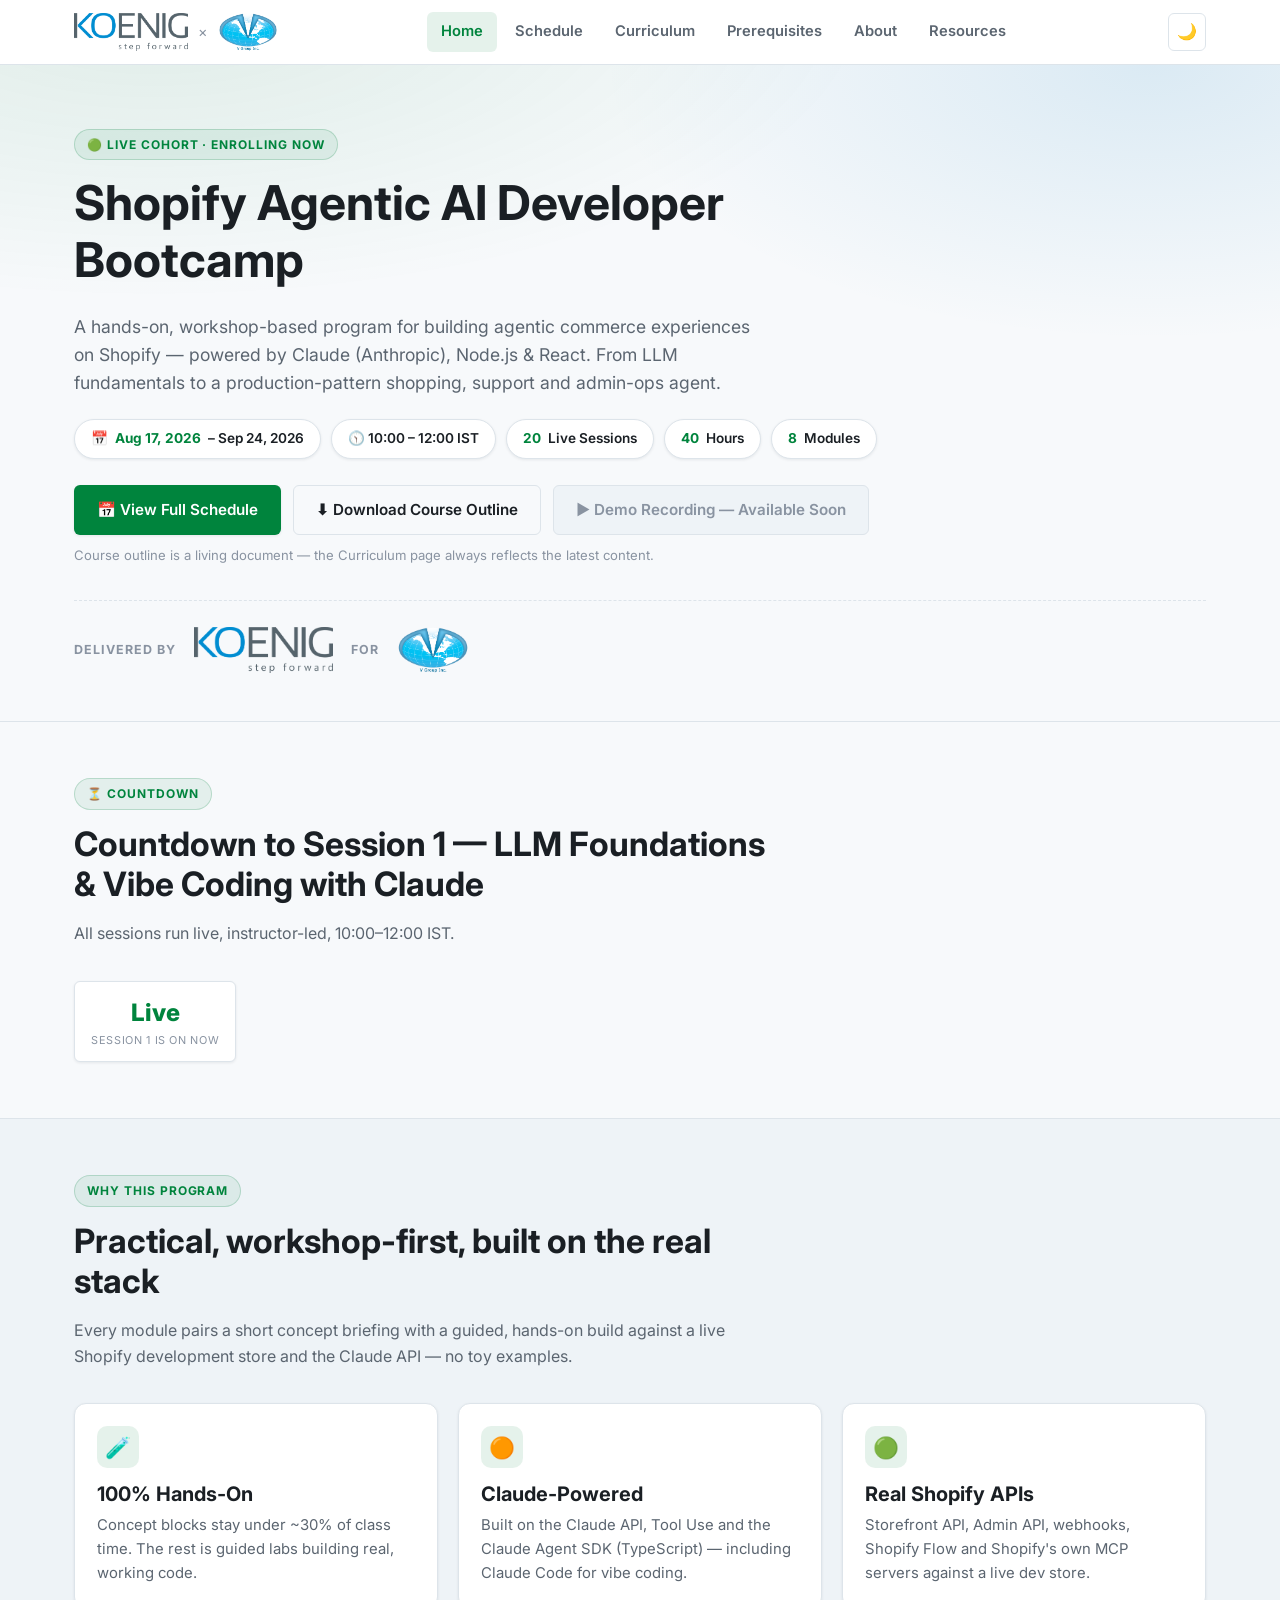
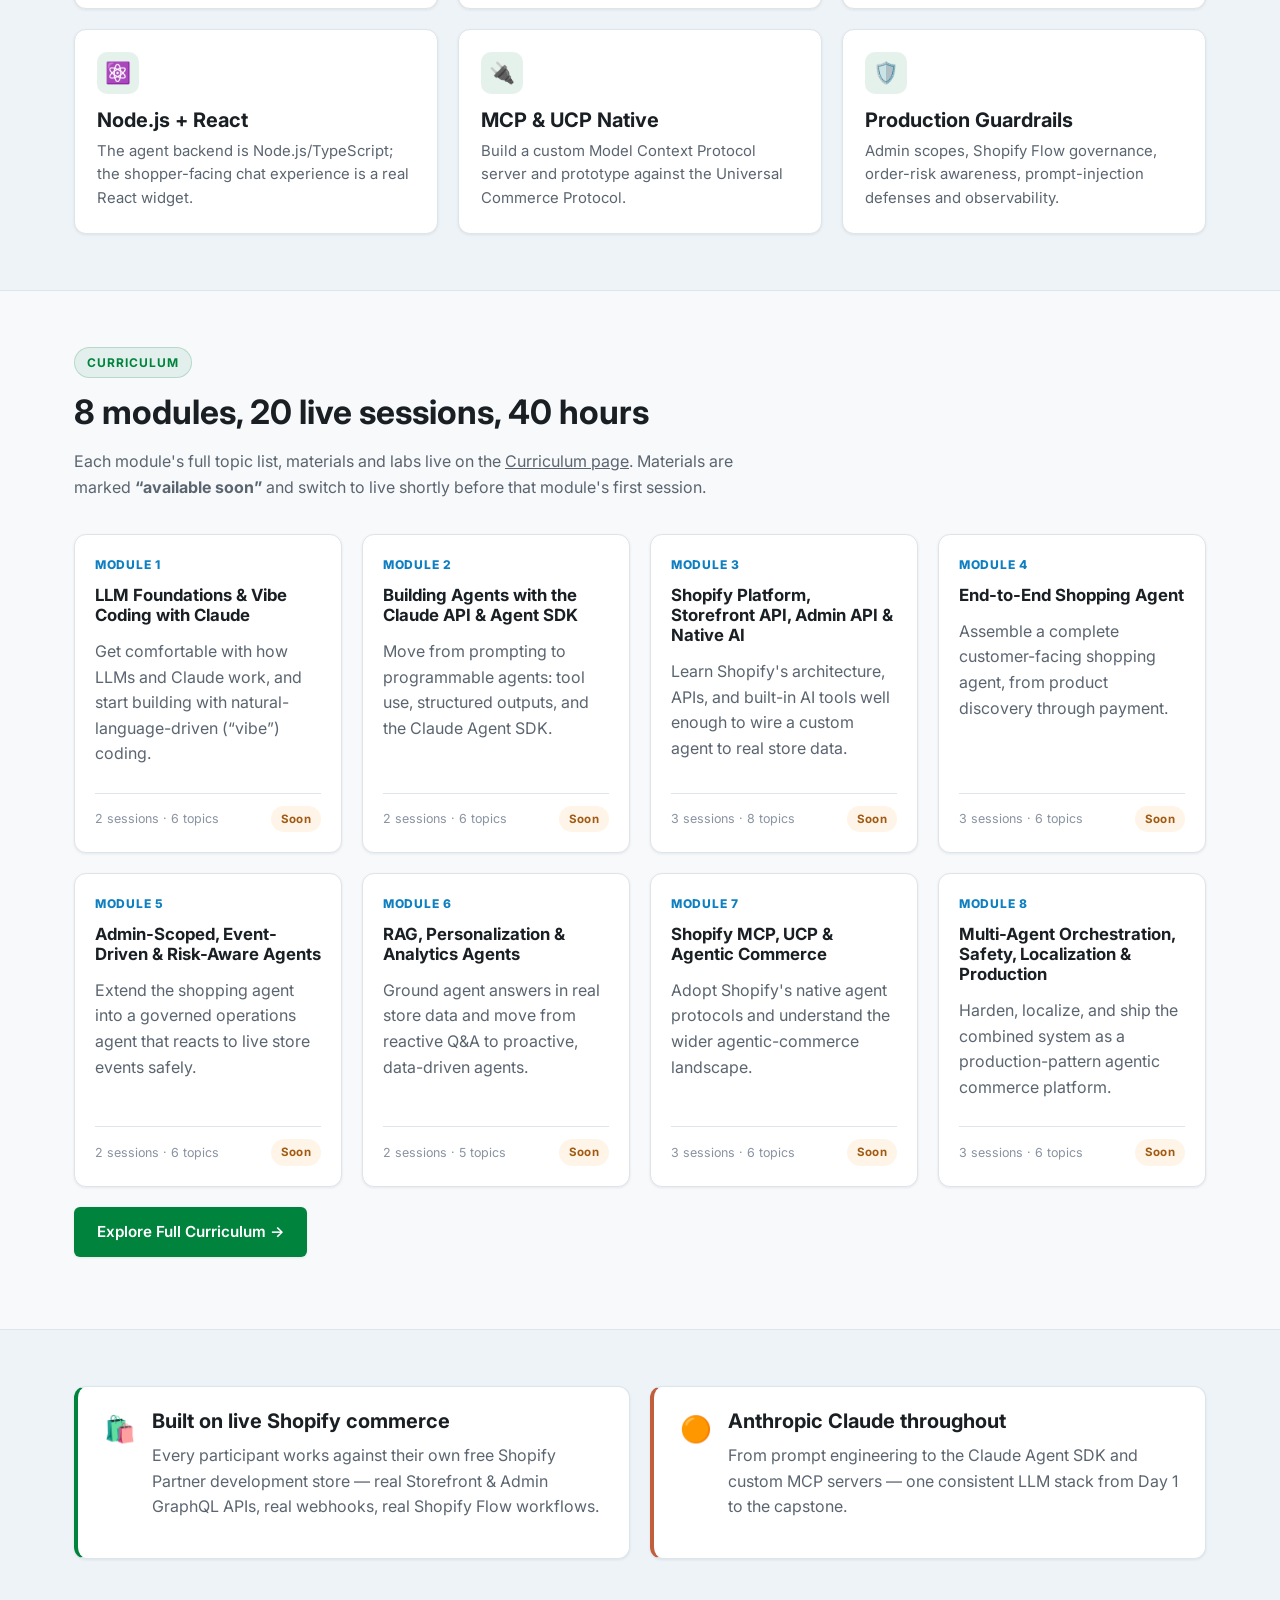
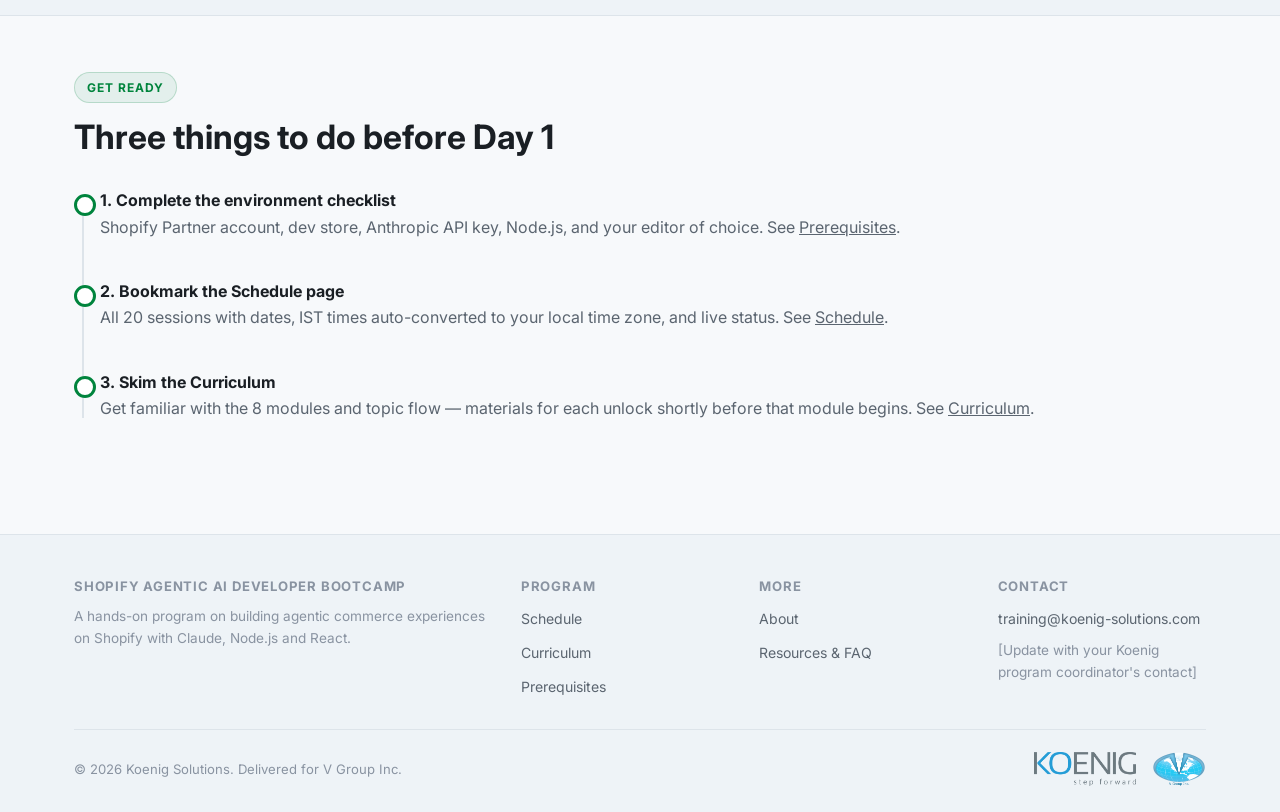
==== index.html @ 4ed03d2d "Initial site: Shopify Agentic AI Developer Bootcamp Static, no-build-step site for the 40-hour Koeni" ====
<!DOCTYPE html>
<html lang="en">
<head>
<meta charset="UTF-8">
<meta name="viewport" content="width=device-width, initial-scale=1.0">
<title>Shopify Agentic AI Developer Bootcamp | Koenig Solutions for V Group Inc.</title>
<meta name="description" content="A 40-hour, workshop-based bootcamp on building agentic commerce experiences on Shopify with Claude. Delivered by Koenig Solutions for V Group Inc.">
<link rel="icon" href="data:image/svg+xml,<svg xmlns=%22http://www.w3.org/2000/svg%22 viewBox=%220 0 100 100%22><text y=%22.9em%22 font-size=%2290%22>🛍️</text></svg>">
<link rel="preconnect" href="https://fonts.googleapis.com">
<link href="https://fonts.googleapis.com/css2?family=Inter:wght@400;500;600;700;800&display=swap" rel="stylesheet">
<link rel="stylesheet" href="assets/css/style.css">
</head>
<body>
<a class="skip-link" href="#main">Skip to content</a>

<!-- ============ HEADER ============ -->
<header class="site-header">
  <div class="nav-wrap">
    <a class="brand-lockup" href="index.html">
      <span class="logo-slot">
        <img src="assets/images/koenig-logo.png" alt="Koenig Solutions" data-fallback onerror="this.style.display='none';this.nextElementSibling.style.display='inline-block'">
        <span class="text-logo koenig">KOENIG<span> solutions</span></span>
      </span>
      <span class="brand-x">×</span>
      <span class="logo-slot">
        <img src="assets/images/vgroup-logo.png" alt="V Group Inc." data-fallback onerror="this.style.display='none';this.nextElementSibling.style.display='inline-block'">
        <span class="text-logo vgroup">V Group Inc.</span>
      </span>
      <span class="brand-title">Agentic AI Developer Bootcamp</span>
    </a>
    <nav>
      <ul class="nav-links" id="navLinks">
        <li><a href="index.html">Home</a></li>
        <li><a href="schedule.html">Schedule</a></li>
        <li><a href="curriculum.html">Curriculum</a></li>
        <li><a href="prerequisites.html">Prerequisites</a></li>
        <li><a href="about.html">About</a></li>
        <li><a href="resources.html">Resources</a></li>
      </ul>
    </nav>
    <div class="nav-actions">
      <button class="theme-toggle" id="themeToggle" aria-label="Toggle dark mode">🌙</button>
      <button class="nav-burger" id="navBurger" aria-label="Toggle menu" aria-expanded="false">☰</button>
    </div>
  </div>
</header>

<main id="main">

  <!-- ============ HERO ============ -->
  <section class="hero">
    <div class="hero-inner">
      <span class="eyebrow">🟢 Live Cohort · Enrolling Now</span>
      <h1>Shopify Agentic AI Developer Bootcamp</h1>
      <p class="hero-sub">A hands-on, workshop-based program for building agentic commerce experiences on Shopify — powered by Claude (Anthropic), Node.js &amp; React. From LLM fundamentals to a production-pattern shopping, support and admin-ops agent.</p>

      <div class="hero-meta" id="heroMeta"><!-- filled by main.js --></div>

      <div class="hero-ctas">
        <a class="btn btn-primary" href="schedule.html">📅 View Full Schedule</a>
        <a class="btn btn-outline" id="courseOutlineBtn" href="#" download>⬇ Download Course Outline</a>
        <a class="btn btn-disabled" id="demoRecordingBtn" href="#">▶ Demo Recording</a>
      </div>
      <p class="hero-note">Course outline is a living document — the Curriculum page always reflects the latest content.</p>

      <div class="delivered-strip">
        <span class="label">Delivered by</span>
        <div class="logos">
          <span class="logo-slot">
            <img src="assets/images/koenig-logo.png" alt="Koenig Solutions" data-fallback onerror="this.style.display='none';this.nextElementSibling.style.display='inline-block'">
            <span class="text-logo koenig">KOENIG<span> solutions</span></span>
          </span>
        </div>
        <span class="label">For</span>
        <div class="logos">
          <span class="logo-slot">
            <img src="assets/images/vgroup-logo.png" alt="V Group Inc." data-fallback onerror="this.style.display='none';this.nextElementSibling.style.display='inline-block'">
            <span class="text-logo vgroup">V Group Inc.</span>
          </span>
        </div>
      </div>
    </div>
  </section>

  <!-- ============ COUNTDOWN ============ -->
  <section class="section">
    <div class="container">
      <div class="section-head">
        <span class="eyebrow">⏳ Countdown</span>
        <h2 id="countdownLabel">Countdown to Kickoff</h2>
        <p>All sessions run live, instructor-led, 10:00–12:00 IST.</p>
      </div>
      <div class="countdown" id="countdown"><!-- filled by main.js --></div>
    </div>
  </section>

  <!-- ============ HIGHLIGHTS ============ -->
  <section class="section section-alt">
    <div class="container">
      <div class="section-head">
        <span class="eyebrow">Why this program</span>
        <h2>Practical, workshop-first, built on the real stack</h2>
        <p>Every module pairs a short concept briefing with a guided, hands-on build against a live Shopify development store and the Claude API — no toy examples.</p>
      </div>
      <div class="grid grid-3">
        <div class="card">
          <div class="icon">🧪</div>
          <h3>100% Hands-On</h3>
          <p>Concept blocks stay under ~30% of class time. The rest is guided labs building real, working code.</p>
        </div>
        <div class="card">
          <div class="icon">🟠</div>
          <h3>Claude-Powered</h3>
          <p>Built on the Claude API, Tool Use and the Claude Agent SDK (TypeScript) — including Claude Code for vibe coding.</p>
        </div>
        <div class="card">
          <div class="icon">🟢</div>
          <h3>Real Shopify APIs</h3>
          <p>Storefront API, Admin API, webhooks, Shopify Flow and Shopify's own MCP servers against a live dev store.</p>
        </div>
        <div class="card">
          <div class="icon">⚛️</div>
          <h3>Node.js + React</h3>
          <p>The agent backend is Node.js/TypeScript; the shopper-facing chat experience is a real React widget.</p>
        </div>
        <div class="card">
          <div class="icon">🔌</div>
          <h3>MCP &amp; UCP Native</h3>
          <p>Build a custom Model Context Protocol server and prototype against the Universal Commerce Protocol.</p>
        </div>
        <div class="card">
          <div class="icon">🛡️</div>
          <h3>Production Guardrails</h3>
          <p>Admin scopes, Shopify Flow governance, order-risk awareness, prompt-injection defenses and observability.</p>
        </div>
      </div>
    </div>
  </section>

  <!-- ============ CURRICULUM SNAPSHOT ============ -->
  <section class="section">
    <div class="container">
      <div class="section-head">
        <span class="eyebrow">Curriculum</span>
        <h2>8 modules, 20 live sessions, 40 hours</h2>
        <p>Each module's full topic list, materials and labs live on the <a href="curriculum.html">Curriculum page</a>. Materials are marked <strong>“available soon”</strong> and switch to live shortly before that module's first session.</p>
      </div>
      <div class="grid grid-4" id="moduleSnapshot"><!-- filled by main.js --></div>
      <p style="margin-top:20px"><a class="btn btn-primary" href="curriculum.html">Explore Full Curriculum →</a></p>
    </div>
  </section>

  <!-- ============ TECH STACK / CALLOUT ============ -->
  <section class="section section-alt">
    <div class="container">
      <div class="grid grid-2">
        <div class="callout callout-shopify">
          <span class="emoji">🛍️</span>
          <div>
            <h3>Built on live Shopify commerce</h3>
            <p>Every participant works against their own free Shopify Partner development store — real Storefront &amp; Admin GraphQL APIs, real webhooks, real Shopify Flow workflows.</p>
          </div>
        </div>
        <div class="callout callout-claude">
          <span class="emoji">🟠</span>
          <div>
            <h3>Anthropic Claude throughout</h3>
            <p>From prompt engineering to the Claude Agent SDK and custom MCP servers — one consistent LLM stack from Day 1 to the capstone.</p>
          </div>
        </div>
      </div>
    </div>
  </section>

  <!-- ============ NEXT STEPS ============ -->
  <section class="section">
    <div class="container">
      <div class="section-head">
        <span class="eyebrow">Get Ready</span>
        <h2>Three things to do before Day 1</h2>
      </div>
      <div class="timeline">
        <div class="timeline-step">
          <h4>1. Complete the environment checklist</h4>
          <p>Shopify Partner account, dev store, Anthropic API key, Node.js, and your editor of choice. See <a href="prerequisites.html">Prerequisites</a>.</p>
        </div>
        <div class="timeline-step">
          <h4>2. Bookmark the Schedule page</h4>
          <p>All 20 sessions with dates, IST times auto-converted to your local time zone, and live status. See <a href="schedule.html">Schedule</a>.</p>
        </div>
        <div class="timeline-step">
          <h4>3. Skim the Curriculum</h4>
          <p>Get familiar with the 8 modules and topic flow — materials for each unlock shortly before that module begins. See <a href="curriculum.html">Curriculum</a>.</p>
        </div>
      </div>
    </div>
  </section>

</main>

<!-- ============ FOOTER ============ -->
<footer class="site-footer">
  <div class="container">
    <div class="footer-grid">
      <div>
        <h4>Shopify Agentic AI Developer Bootcamp</h4>
        <p class="small">A hands-on program on building agentic commerce experiences on Shopify with Claude, Node.js and React.</p>
      </div>
      <div>
        <h4>Program</h4>
        <ul>
          <li><a href="schedule.html">Schedule</a></li>
          <li><a href="curriculum.html">Curriculum</a></li>
          <li><a href="prerequisites.html">Prerequisites</a></li>
        </ul>
      </div>
      <div>
        <h4>More</h4>
        <ul>
          <li><a href="about.html">About</a></li>
          <li><a href="resources.html">Resources &amp; FAQ</a></li>
        </ul>
      </div>
      <div>
        <h4>Contact</h4>
        <ul>
          <li><a href="mailto:training@koenig-solutions.com">training@koenig-solutions.com</a></li>
          <li class="small">[Update with your Koenig program coordinator's contact]</li>
        </ul>
      </div>
    </div>
    <div class="footer-bottom">
      <span>© <span id="footerYear"></span> Koenig Solutions. Delivered for V Group Inc.</span>
      <div class="footer-logos">
        <span class="logo-slot">
          <img src="assets/images/koenig-logo.png" alt="Koenig Solutions" data-fallback onerror="this.style.display='none';this.nextElementSibling.style.display='inline-block'">
          <span class="text-logo koenig" style="font-size:.85rem">KOENIG</span>
        </span>
        <span class="logo-slot">
          <img src="assets/images/vgroup-logo.png" alt="V Group Inc." data-fallback onerror="this.style.display='none';this.nextElementSibling.style.display='inline-block'">
          <span class="text-logo vgroup" style="font-size:.85rem">V Group Inc.</span>
        </span>
      </div>
    </div>
  </div>
</footer>

<script src="assets/js/data.js"></script>
<script src="assets/js/main.js"></script>
</body>
</html>
---- assets/css/style.css ----
/* ==========================================================================
   Shopify Agentic AI Developer Bootcamp — Design System
   Delivered by Koenig Solutions for V Group Inc.
   ========================================================================== */

:root {
  /* Brand */
  --koenig-blue: #0e7fc0;
  --koenig-blue-dark: #075a8c;
  --koenig-grey: #54595f;
  --vgroup-blue: #1ca5e0;
  --vgroup-navy: #0b3d63;

  /* Accents (subject matter) */
  --shopify-green: #00843d;
  --shopify-green-dark: #046a32;
  --claude-orange: #c15f3c;

  /* Neutrals */
  --bg: #f7f9fb;
  --surface: #ffffff;
  --surface-alt: #eef3f7;
  --border: #dde4ea;
  --text: #1a1f24;
  --text-muted: #5b6570;
  --text-faint: #8993a1;

  /* Status */
  --soon-bg: #fff4e8;
  --soon-text: #a05a12;
  --live-bg: #e8f8ee;
  --live-text: #0d7a3f;
  --done-bg: #eef1f4;
  --done-text: #6b7480;

  --radius-sm: 6px;
  --radius-md: 12px;
  --radius-lg: 20px;
  --shadow-sm: 0 1px 3px rgba(16, 24, 32, 0.08);
  --shadow-md: 0 8px 24px rgba(16, 24, 32, 0.10);
  --shadow-lg: 0 20px 48px rgba(16, 24, 32, 0.16);
  --maxw: 1180px;
}

[data-theme="dark"] {
  --bg: #0f1417;
  --surface: #161c21;
  --surface-alt: #1c2329;
  --border: #2a323a;
  --text: #eef2f5;
  --text-muted: #a7b1bb;
  --text-faint: #74808c;
  --soon-bg: #3a2a14;
  --soon-text: #ffb35c;
  --live-bg: #123924;
  --live-text: #4fdc94;
  --done-bg: #1c2329;
  --done-text: #8a94a0;
  --shadow-sm: 0 1px 3px rgba(0, 0, 0, 0.4);
  --shadow-md: 0 8px 24px rgba(0, 0, 0, 0.45);
  --shadow-lg: 0 20px 48px rgba(0, 0, 0, 0.55);
}

* { box-sizing: border-box; }
html { scroll-behavior: smooth; }

body {
  margin: 0;
  overflow-x: hidden;
  font-family: 'Inter', -apple-system, BlinkMacSystemFont, 'Segoe UI', Roboto, Helvetica, Arial, sans-serif;
  background: var(--bg);
  color: var(--text);
  line-height: 1.6;
  -webkit-font-smoothing: antialiased;
  transition: background .25s ease, color .25s ease;
}

img { max-width: 100%; display: block; }
a { color: inherit; }
.container {
  max-width: var(--maxw);
  margin: 0 auto;
  padding: 0 24px;
}

h1, h2, h3, h4 { line-height: 1.2; margin: 0 0 .5em; font-weight: 700; }
h1 { font-size: clamp(2rem, 4vw, 3rem); }
h2 { font-size: clamp(1.5rem, 3vw, 2.1rem); }
h3 { font-size: 1.25rem; }
p { margin: 0 0 1em; color: var(--text-muted); }

.eyebrow {
  display: inline-flex;
  align-items: center;
  gap: 6px;
  font-size: .75rem;
  font-weight: 700;
  letter-spacing: .08em;
  text-transform: uppercase;
  color: var(--shopify-green);
  background: rgba(0, 132, 61, .08);
  border: 1px solid rgba(0, 132, 61, .2);
  padding: 5px 12px;
  border-radius: 999px;
  margin-bottom: 14px;
}
[data-theme="dark"] .eyebrow { background: rgba(0, 132, 61, .18); }

/* ---------- Buttons ---------- */
.btn {
  display: inline-flex;
  align-items: center;
  gap: 8px;
  padding: 12px 22px;
  border-radius: var(--radius-sm);
  font-weight: 600;
  font-size: .95rem;
  text-decoration: none;
  border: 1px solid transparent;
  cursor: pointer;
  transition: transform .15s ease, box-shadow .15s ease, background .15s ease;
}
.btn:hover { transform: translateY(-2px); }
.btn-primary { background: var(--shopify-green); color: #fff; box-shadow: var(--shadow-sm); }
.btn-primary:hover { background: var(--shopify-green-dark); box-shadow: var(--shadow-md); }
.btn-outline { background: transparent; border-color: var(--border); color: var(--text); }
.btn-outline:hover { border-color: var(--koenig-blue); color: var(--koenig-blue); }
.btn-koenig { background: var(--koenig-blue); color: #fff; }
.btn-koenig:hover { background: var(--koenig-blue-dark); }
.btn-disabled, .btn[aria-disabled="true"] {
  background: var(--surface-alt); color: var(--text-faint); cursor: not-allowed;
  border-color: var(--border);
}
.btn-disabled:hover, .btn[aria-disabled="true"]:hover { transform: none; box-shadow: none; }
.btn-sm { padding: 6px 14px; font-size: .8rem; }

/* ---------- Badges ---------- */
.badge {
  display: inline-flex;
  align-items: center;
  gap: 5px;
  font-size: .72rem;
  font-weight: 700;
  letter-spacing: .03em;
  padding: 4px 10px;
  border-radius: 999px;
  white-space: nowrap;
}
.badge-soon { background: var(--soon-bg); color: var(--soon-text); }
.badge-live { background: var(--live-bg); color: var(--live-text); }
.badge-done { background: var(--done-bg); color: var(--done-text); }
.badge-type-B { background: rgba(14,127,192,.12); color: var(--koenig-blue); }
.badge-type-L { background: rgba(0,132,61,.12); color: var(--shopify-green); }
.badge-type-D { background: rgba(193,95,60,.14); color: var(--claude-orange); }

/* ---------- Top navigation ---------- */
.site-header {
  position: sticky;
  top: 0;
  z-index: 100;
  background: color-mix(in srgb, var(--surface) 92%, transparent);
  backdrop-filter: blur(10px);
  border-bottom: 1px solid var(--border);
}
.nav-wrap {
  position: relative;
  display: flex;
  align-items: center;
  justify-content: space-between;
  padding: 12px 24px;
  max-width: var(--maxw);
  margin: 0 auto;
  gap: 16px;
}
.brand-lockup {
  display: flex;
  align-items: center;
  gap: 10px;
  text-decoration: none;
  color: var(--text);
  flex-shrink: 0;
}
.logo-slot { height: 38px; display: flex; align-items: center; }
.logo-slot img { height: 100%; width: auto; }
.text-logo {
  display: none;
  font-weight: 800;
  font-size: 1.05rem;
  letter-spacing: .02em;
}
.text-logo.koenig { color: var(--koenig-blue); }
.text-logo.koenig span { color: var(--koenig-grey); font-weight: 600; }
.text-logo.vgroup { color: var(--vgroup-blue); }
.brand-x { color: var(--text-faint); font-size: .9rem; }
.brand-title { font-size: .78rem; color: var(--text-muted); display: none; }

.nav-links {
  display: flex;
  align-items: center;
  gap: 4px;
  list-style: none;
  margin: 0;
  padding: 0;
}
.nav-links a {
  display: block;
  padding: 8px 14px;
  border-radius: var(--radius-sm);
  text-decoration: none;
  font-size: .92rem;
  font-weight: 600;
  color: var(--text-muted);
  transition: background .15s ease, color .15s ease;
}
.nav-links a:hover { background: var(--surface-alt); color: var(--text); }
.nav-links a.active { color: var(--shopify-green); background: rgba(0,132,61,.1); }

.nav-actions { display: flex; align-items: center; gap: 8px; }
.theme-toggle, .nav-burger {
  border: 1px solid var(--border);
  background: var(--surface);
  color: var(--text);
  width: 38px; height: 38px;
  border-radius: var(--radius-sm);
  display: inline-flex; align-items: center; justify-content: center;
  cursor: pointer; font-size: 1rem;
}
.nav-burger { display: none; }

@media (max-width: 900px) {
  .nav-links {
    position: absolute; top: 100%; left: 0; right: 0;
    background: var(--surface);
    border-bottom: 1px solid var(--border);
    flex-direction: column; align-items: stretch;
    padding: 10px 16px 16px;
    gap: 2px;
    box-shadow: var(--shadow-md);
    transform: translateY(-8px);
    opacity: 0;
    pointer-events: none;
    transition: transform .2s ease, opacity .2s ease;
  }
  .nav-links.open { transform: translateY(0); opacity: 1; pointer-events: auto; }
  .nav-links a { padding: 12px 10px; }
  .nav-burger { display: inline-flex; }
  .brand-title { display: none !important; }
}

@media (max-width: 480px) {
  .brand-lockup { gap: 6px; }
  .brand-x { display: none; }
  .logo-slot { height: 26px; }
  .nav-wrap { padding: 10px 14px; gap: 8px; }
}

/* ---------- Hero ---------- */
.hero {
  background:
    radial-gradient(1200px 500px at 12% -10%, rgba(0,132,61,.10), transparent 60%),
    radial-gradient(1000px 500px at 90% 0%, rgba(14,127,192,.12), transparent 55%);
  border-bottom: 1px solid var(--border);
  padding: 64px 0 48px;
}
.hero-inner { max-width: var(--maxw); margin: 0 auto; padding: 0 24px; }
.hero h1 { max-width: 820px; }
.hero-sub { font-size: 1.1rem; max-width: 680px; }
.hero-meta {
  display: flex; flex-wrap: wrap; gap: 10px;
  margin: 22px 0 26px;
}
.pill {
  background: var(--surface);
  border: 1px solid var(--border);
  border-radius: 999px;
  padding: 8px 16px;
  font-size: .85rem;
  font-weight: 600;
  display: flex; align-items: center; gap: 7px;
  box-shadow: var(--shadow-sm);
}
.pill strong { color: var(--shopify-green); }
.hero-ctas { display: flex; flex-wrap: wrap; gap: 12px; margin-bottom: 10px; }
.hero-note { font-size: .82rem; color: var(--text-faint); }

.delivered-strip {
  display: flex; align-items: center; gap: 18px;
  margin-top: 34px; padding-top: 26px;
  border-top: 1px dashed var(--border);
  flex-wrap: wrap;
}
.delivered-strip .label { font-size: .78rem; text-transform: uppercase; letter-spacing: .08em; color: var(--text-faint); font-weight: 700; }
.delivered-strip .logos { display: flex; align-items: center; gap: 22px; }
.delivered-strip .logo-slot { height: 46px; }

/* ---------- Sections ---------- */
.section { padding: 56px 0; }
.section-head { max-width: 700px; margin-bottom: 34px; }
.section-alt { background: var(--surface-alt); border-top: 1px solid var(--border); border-bottom: 1px solid var(--border); }

/* ---------- Cards / Grid ---------- */
.grid { display: grid; gap: 20px; }
.grid-3 { grid-template-columns: repeat(3, 1fr); }
.grid-2 { grid-template-columns: repeat(2, 1fr); }
.grid-4 { grid-template-columns: repeat(4, 1fr); }
@media (max-width: 900px) { .grid-3, .grid-4 { grid-template-columns: repeat(2, 1fr); } }
@media (max-width: 620px) { .grid-3, .grid-4, .grid-2 { grid-template-columns: 1fr; } }

.card {
  background: var(--surface);
  border: 1px solid var(--border);
  border-radius: var(--radius-md);
  padding: 22px;
  box-shadow: var(--shadow-sm);
  transition: transform .18s ease, box-shadow .18s ease;
}
.card:hover { transform: translateY(-3px); box-shadow: var(--shadow-md); }
.card .icon {
  width: 42px; height: 42px; border-radius: 10px;
  display: flex; align-items: center; justify-content: center;
  font-size: 1.3rem; margin-bottom: 14px;
  background: rgba(0,132,61,.1); color: var(--shopify-green);
}
.card h3 { margin-bottom: 8px; }
.card p { margin-bottom: 0; font-size: .93rem; }

/* ---------- Module cards (curriculum snapshot) ---------- */
.module-card {
  background: var(--surface);
  border: 1px solid var(--border);
  border-radius: var(--radius-md);
  padding: 20px;
  box-shadow: var(--shadow-sm);
  display: flex; flex-direction: column; gap: 10px;
}
.module-card .module-num {
  font-size: .75rem; font-weight: 800; color: var(--koenig-blue);
  text-transform: uppercase; letter-spacing: .06em;
}
.module-card h3 { margin-bottom: 4px; font-size: 1.05rem; }
.module-card .module-foot {
  margin-top: auto; display: flex; align-items: center; justify-content: space-between;
  padding-top: 12px; border-top: 1px solid var(--border);
  font-size: .78rem; color: var(--text-faint);
}

/* ---------- Timeline / Schedule ---------- */
.schedule-toolbar {
  display: flex; flex-wrap: wrap; gap: 12px; align-items: center; justify-content: space-between;
  margin-bottom: 20px;
}
.legend { display: flex; gap: 14px; flex-wrap: wrap; font-size: .82rem; color: var(--text-muted); }
.legend span { display: inline-flex; align-items: center; gap: 6px; }
.dot { width: 9px; height: 9px; border-radius: 50%; display: inline-block; }
.dot-soon { background: #d98a2b; }
.dot-live { background: #17a866; }
.dot-done { background: #98a2ad; }

.tz-note {
  font-size: .82rem; color: var(--text-muted);
  background: var(--surface-alt);
  border: 1px solid var(--border);
  border-radius: var(--radius-sm);
  padding: 10px 14px;
  margin-bottom: 18px;
  display: flex; align-items: center; gap: 8px; flex-wrap: wrap;
}
.tz-note strong { color: var(--text); }

.table-wrap {
  overflow-x: auto;
  border: 1px solid var(--border);
  border-radius: var(--radius-md);
  background: var(--surface);
  box-shadow: var(--shadow-sm);
}
table.schedule-table { width: 100%; border-collapse: collapse; min-width: 760px; }
table.schedule-table th {
  text-align: left; font-size: .74rem; text-transform: uppercase; letter-spacing: .06em;
  color: var(--text-faint); padding: 12px 16px; border-bottom: 1px solid var(--border);
  background: var(--surface-alt); position: sticky; top: 0;
}
table.schedule-table td {
  padding: 13px 16px; border-bottom: 1px solid var(--border); font-size: .9rem; vertical-align: middle;
}
table.schedule-table tr:last-child td { border-bottom: none; }
table.schedule-table tr.row-live { background: rgba(0,132,61,.05); }
table.schedule-table .sess-num { color: var(--text-faint); font-variant-numeric: tabular-nums; }
table.schedule-table .module-tag { font-weight: 600; }
table.schedule-table .local-time { display: block; font-size: .76rem; color: var(--text-faint); margin-top: 2px; }

/* ---------- Accordion (Curriculum) ---------- */
.accordion-item {
  background: var(--surface);
  border: 1px solid var(--border);
  border-radius: var(--radius-md);
  margin-bottom: 14px;
  overflow: hidden;
  box-shadow: var(--shadow-sm);
}
.accordion-trigger {
  width: 100%;
  display: flex; align-items: center; gap: 16px;
  padding: 18px 20px;
  background: transparent;
  border: none;
  cursor: pointer;
  text-align: left;
  color: var(--text);
  font-family: inherit;
}
.accordion-trigger:hover { background: var(--surface-alt); }
.accordion-trigger .num-badge {
  flex-shrink: 0;
  width: 40px; height: 40px; border-radius: 10px;
  background: rgba(0,132,61,.1); color: var(--shopify-green);
  display: flex; align-items: center; justify-content: center;
  font-weight: 800;
}
.accordion-trigger .titles { flex: 1; }
.accordion-trigger h3 { margin: 0 0 3px; font-size: 1.05rem; }
.accordion-trigger .meta { font-size: .82rem; color: var(--text-faint); }
.accordion-trigger .chev { transition: transform .2s ease; color: var(--text-faint); flex-shrink: 0; }
.accordion-item.open .accordion-trigger .chev { transform: rotate(180deg); }
.accordion-panel {
  max-height: 0; overflow: hidden; transition: max-height .28s ease;
}
.accordion-item.open .accordion-panel { max-height: 4000px; }
.accordion-panel-inner { padding: 0 20px 22px; }
.module-goal {
  font-size: .92rem; font-style: italic; color: var(--text-muted);
  border-left: 3px solid var(--shopify-green);
  padding-left: 12px; margin-bottom: 16px;
}
.materials-status {
  display: flex; align-items: center; justify-content: space-between;
  gap: 10px; flex-wrap: wrap;
  background: var(--soon-bg);
  border: 1px solid rgba(160,90,18,.25);
  border-radius: var(--radius-sm);
  padding: 10px 14px;
  margin-bottom: 16px;
  font-size: .85rem;
  color: var(--soon-text);
}
.materials-status.is-live { background: var(--live-bg); color: var(--live-text); border-color: rgba(13,122,63,.25); }

.topic-list { display: flex; flex-direction: column; gap: 10px; }
.topic-row {
  display: flex; gap: 12px; align-items: flex-start;
  padding: 12px 14px;
  border: 1px solid var(--border);
  border-radius: var(--radius-sm);
  background: var(--surface-alt);
}
.topic-row .topic-num { font-size: .78rem; color: var(--text-faint); font-weight: 700; width: 30px; flex-shrink: 0; padding-top: 2px; }
.topic-row .topic-body { flex: 1; }
.topic-row .topic-title { font-weight: 700; margin-bottom: 3px; font-size: .93rem; }
.topic-row .topic-detail { font-size: .85rem; color: var(--text-muted); margin: 0; }
.topic-row .topic-badges { display: flex; gap: 6px; flex-shrink: 0; align-items: flex-start; }

/* ---------- Search box ---------- */
.search-box {
  position: relative;
  margin-bottom: 24px;
}
.search-box input {
  width: 100%;
  padding: 13px 16px 13px 42px;
  border-radius: var(--radius-sm);
  border: 1px solid var(--border);
  background: var(--surface);
  color: var(--text);
  font-size: .95rem;
  font-family: inherit;
}
.search-box input:focus { outline: 2px solid var(--shopify-green); outline-offset: 1px; }
.search-box::before {
  content: "🔍";
  position: absolute; left: 14px; top: 50%; transform: translateY(-50%);
  font-size: .9rem; opacity: .6;
}
.search-empty { text-align: center; padding: 30px; color: var(--text-faint); display: none; }

/* ---------- Checklist (Prerequisites) ---------- */
.checklist { list-style: none; margin: 0; padding: 0; display: flex; flex-direction: column; gap: 10px; }
.checklist li {
  display: flex; align-items: flex-start; gap: 12px;
  padding: 14px 16px;
  border: 1px solid var(--border);
  border-radius: var(--radius-sm);
  background: var(--surface);
}
.checklist input[type="checkbox"] {
  width: 20px; height: 20px; flex-shrink: 0; margin-top: 2px;
  accent-color: var(--shopify-green); cursor: pointer;
}
.checklist label { cursor: pointer; flex: 1; font-size: .93rem; }
.checklist li.checked { background: var(--live-bg); border-color: rgba(13,122,63,.25); }
.checklist li.checked label { text-decoration: line-through; color: var(--text-faint); }
.checklist .item-link { display: block; margin-top: 4px; font-size: .82rem; color: var(--koenig-blue); text-decoration: none; font-weight: 600; }
.progress-wrap {
  background: var(--surface); border: 1px solid var(--border); border-radius: var(--radius-sm);
  padding: 16px; margin-bottom: 18px; display: flex; align-items: center; gap: 14px;
}
.progress-bar-track { flex: 1; height: 8px; border-radius: 4px; background: var(--surface-alt); overflow: hidden; }
.progress-bar-fill { height: 100%; background: var(--shopify-green); width: 0%; transition: width .3s ease; border-radius: 4px; }
.progress-label { font-size: .85rem; font-weight: 700; white-space: nowrap; }

/* ---------- FAQ ---------- */
.faq-item { border-bottom: 1px solid var(--border); padding: 16px 0; }
.faq-q { font-weight: 700; cursor: pointer; display: flex; justify-content: space-between; align-items: center; gap: 12px; }
.faq-a { margin-top: 10px; display: none; font-size: .92rem; }
.faq-item.open .faq-a { display: block; }
.faq-item.open .faq-q .chev { transform: rotate(180deg); }
.faq-q .chev { transition: transform .2s ease; color: var(--text-faint); flex-shrink: 0; }

/* ---------- Glossary ---------- */
.glossary-grid { display: grid; grid-template-columns: repeat(2, 1fr); gap: 14px; }
@media (max-width: 720px) { .glossary-grid { grid-template-columns: 1fr; } }
.glossary-item {
  background: var(--surface); border: 1px solid var(--border); border-radius: var(--radius-sm);
  padding: 14px 16px;
}
.glossary-item .term { font-weight: 800; color: var(--koenig-blue); font-size: .9rem; margin-bottom: 4px; }
.glossary-item .def { font-size: .87rem; margin: 0; color: var(--text-muted); }

/* ---------- Countdown ---------- */
.countdown {
  display: flex; gap: 10px; flex-wrap: wrap;
}
.countdown .unit {
  background: var(--surface); border: 1px solid var(--border); border-radius: var(--radius-sm);
  padding: 12px 16px; text-align: center; min-width: 78px; box-shadow: var(--shadow-sm);
}
.countdown .unit .num { font-size: 1.5rem; font-weight: 800; color: var(--shopify-green); font-variant-numeric: tabular-nums; }
.countdown .unit .lbl { font-size: .68rem; text-transform: uppercase; letter-spacing: .06em; color: var(--text-faint); }

/* ---------- Timeline (about / process) ---------- */
.timeline { position: relative; padding-left: 26px; }
.timeline::before { content: ""; position: absolute; left: 8px; top: 4px; bottom: 4px; width: 2px; background: var(--border); }
.timeline-step { position: relative; padding-bottom: 26px; }
.timeline-step:last-child { padding-bottom: 0; }
.timeline-step::before {
  content: ""; position: absolute; left: -26px; top: 3px; width: 16px; height: 16px; border-radius: 50%;
  background: var(--surface); border: 3px solid var(--shopify-green);
}
.timeline-step h4 { margin-bottom: 4px; }

/* ---------- Callout / banner ---------- */
.callout {
  border: 1px solid var(--border);
  background: var(--surface);
  border-radius: var(--radius-md);
  padding: 22px 26px;
  display: flex; gap: 16px; align-items: flex-start;
  box-shadow: var(--shadow-sm);
}
.callout .emoji { font-size: 1.6rem; }
.callout-shopify { border-left: 4px solid var(--shopify-green); }
.callout-claude { border-left: 4px solid var(--claude-orange); }
.callout-koenig { border-left: 4px solid var(--koenig-blue); }

/* ---------- About / org cards ---------- */
.org-card {
  background: var(--surface); border: 1px solid var(--border); border-radius: var(--radius-lg);
  padding: 28px; display: flex; flex-direction: column; gap: 14px; box-shadow: var(--shadow-sm);
}
.org-card .org-logo { height: 44px; margin-bottom: 6px; }
.org-card .text-logo { display: none; font-size: 1.4rem; }

/* ---------- Footer ---------- */
.site-footer {
  border-top: 1px solid var(--border);
  background: var(--surface-alt);
  padding: 44px 0 26px;
  margin-top: 40px;
}
.footer-grid { display: grid; grid-template-columns: 2fr 1fr 1fr 1fr; gap: 30px; margin-bottom: 30px; }
@media (max-width: 800px) { .footer-grid { grid-template-columns: 1fr 1fr; } }
@media (max-width: 500px) { .footer-grid { grid-template-columns: 1fr; } }
.footer-grid h4 { font-size: .82rem; text-transform: uppercase; letter-spacing: .06em; color: var(--text-faint); margin-bottom: 12px; }
.footer-grid ul { list-style: none; margin: 0; padding: 0; display: flex; flex-direction: column; gap: 8px; }
.footer-grid a { text-decoration: none; color: var(--text-muted); font-size: .88rem; }
.footer-grid a:hover { color: var(--shopify-green); }
.footer-bottom {
  display: flex; justify-content: space-between; align-items: center; flex-wrap: wrap; gap: 10px;
  padding-top: 22px; border-top: 1px solid var(--border);
  font-size: .82rem; color: var(--text-faint);
}
.footer-logos { display: flex; align-items: center; gap: 16px; }
.footer-logos .logo-slot { height: 34px; opacity: .85; }

/* ---------- Misc utility ---------- */
.text-center { text-align: center; }
.mt-0 { margin-top: 0; }
.mb-0 { margin-bottom: 0; }
.small { font-size: .85rem; color: var(--text-faint); }
.placeholder-note {
  font-size: .78rem;
  color: var(--text-faint);
  border: 1px dashed var(--border);
  border-radius: var(--radius-sm);
  padding: 8px 12px;
  margin-top: 8px;
  background: var(--surface-alt);
}
.skip-link {
  position: absolute; left: -999px; top: 0; background: var(--shopify-green); color: #fff;
  padding: 10px 16px; z-index: 200; border-radius: 0 0 8px 0;
}
.skip-link:focus { left: 0; }
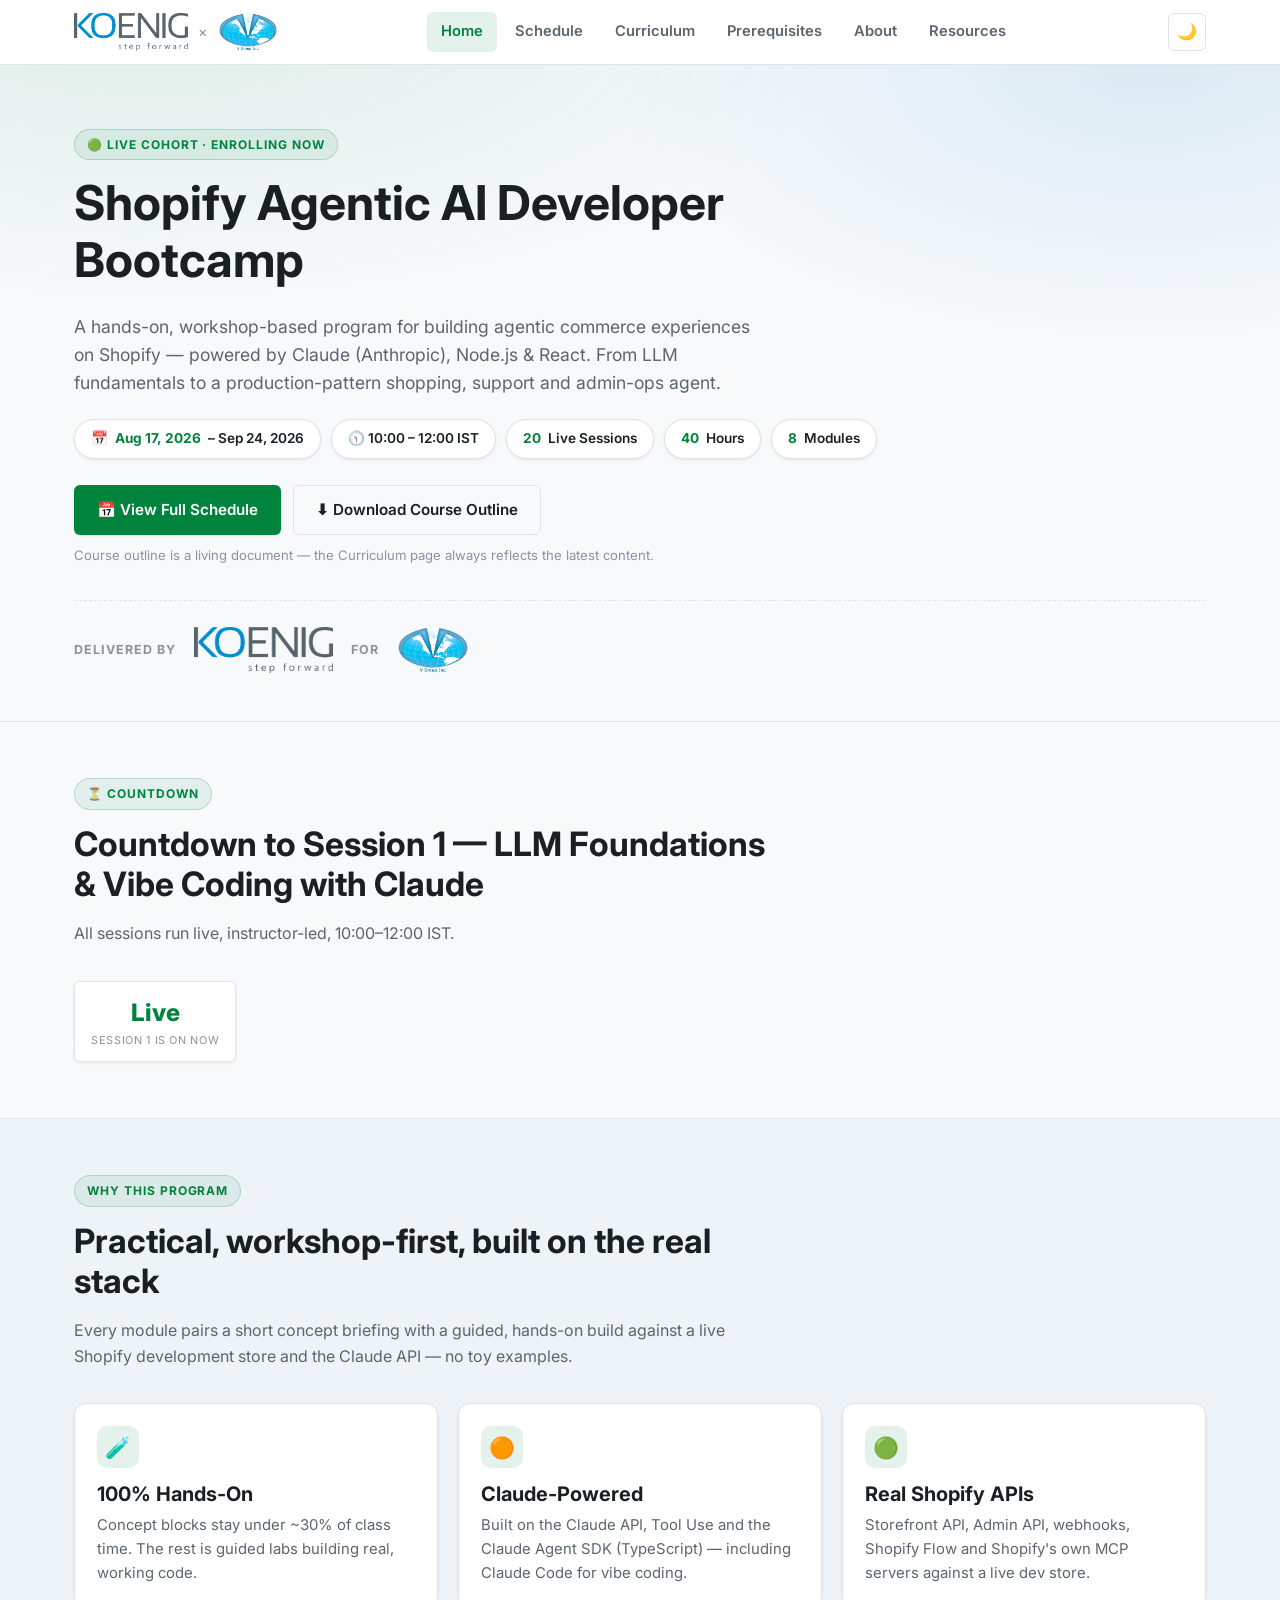
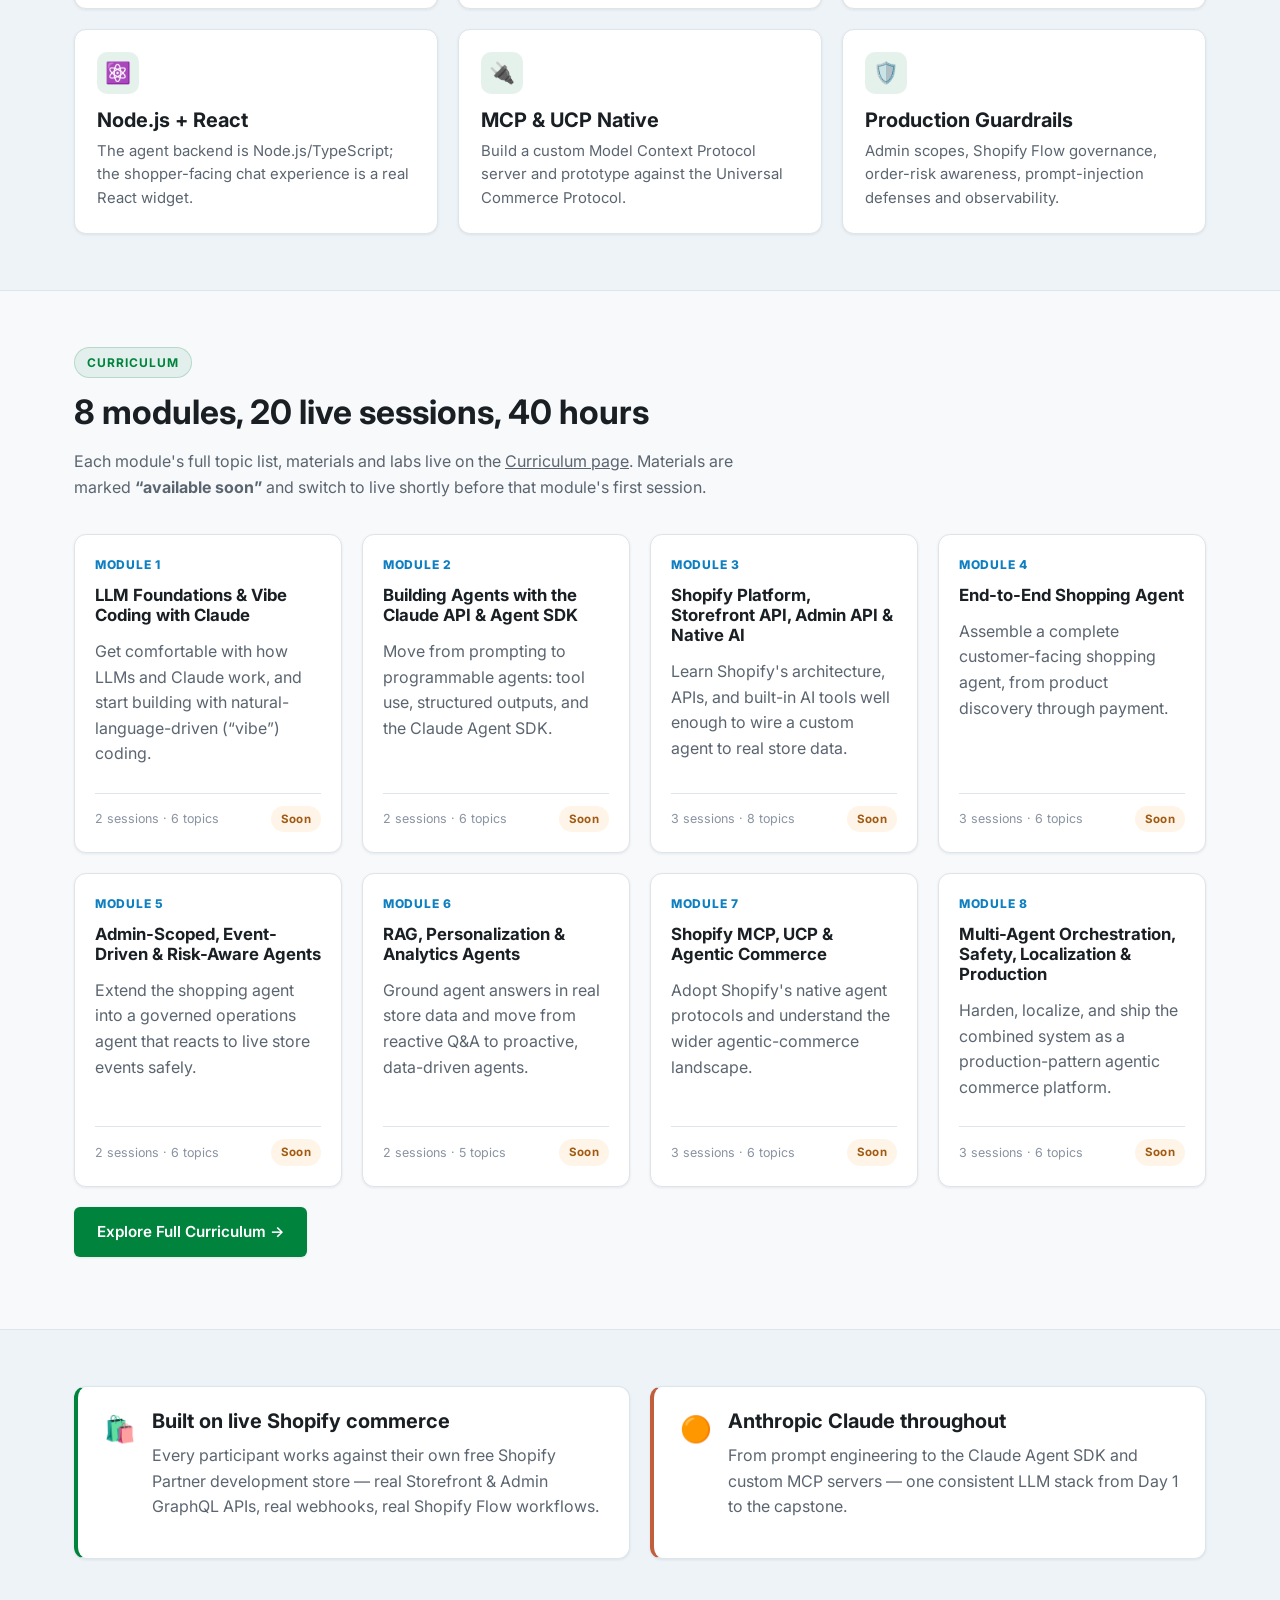
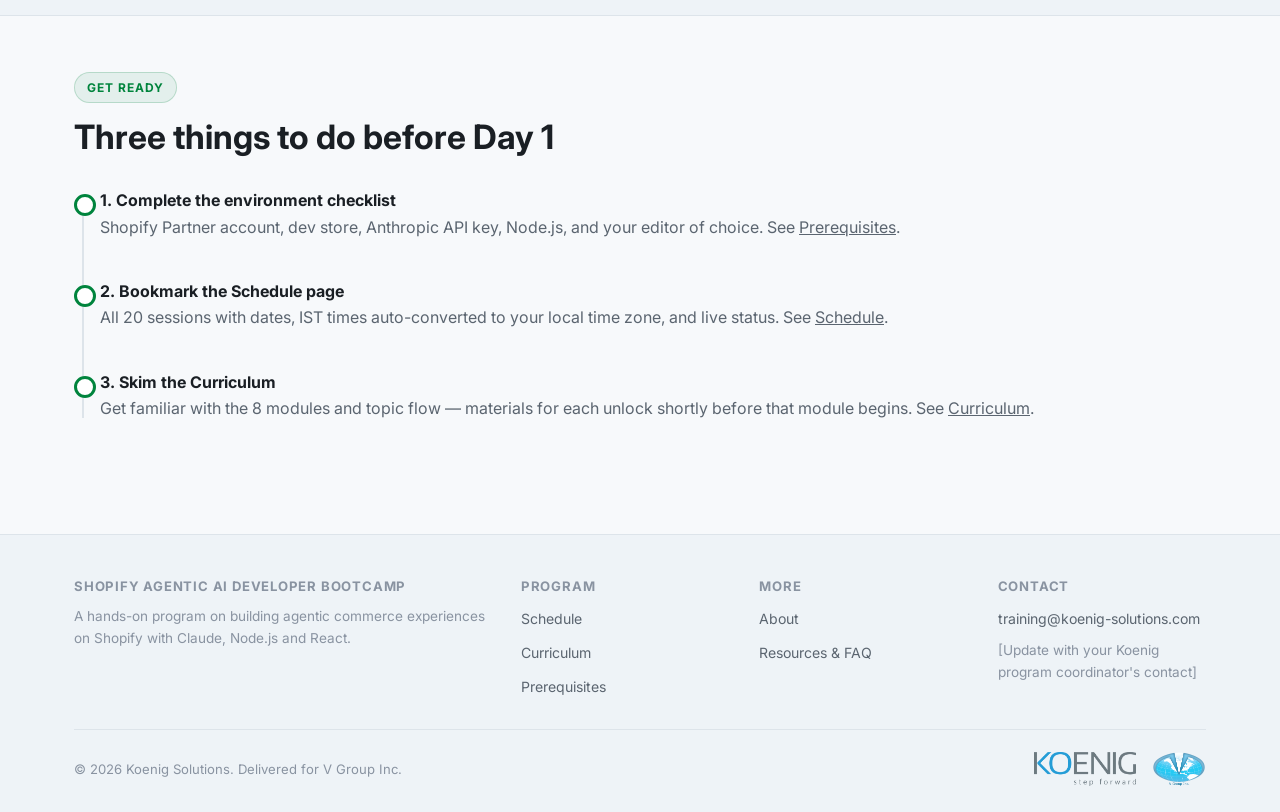
==== commit 3283bf9d: "Remove Demo Recording button until a recording actually exists" ====
--- a/index.html
+++ b/index.html
@@ -59,7 +59,6 @@
       <div class="hero-ctas">
         <a class="btn btn-primary" href="schedule.html">📅 View Full Schedule</a>
         <a class="btn btn-outline" id="courseOutlineBtn" href="#" download>⬇ Download Course Outline</a>
-        <a class="btn btn-disabled" id="demoRecordingBtn" href="#">▶ Demo Recording</a>
       </div>
       <p class="hero-note">Course outline is a living document — the Curriculum page always reflects the latest content.</p>
 
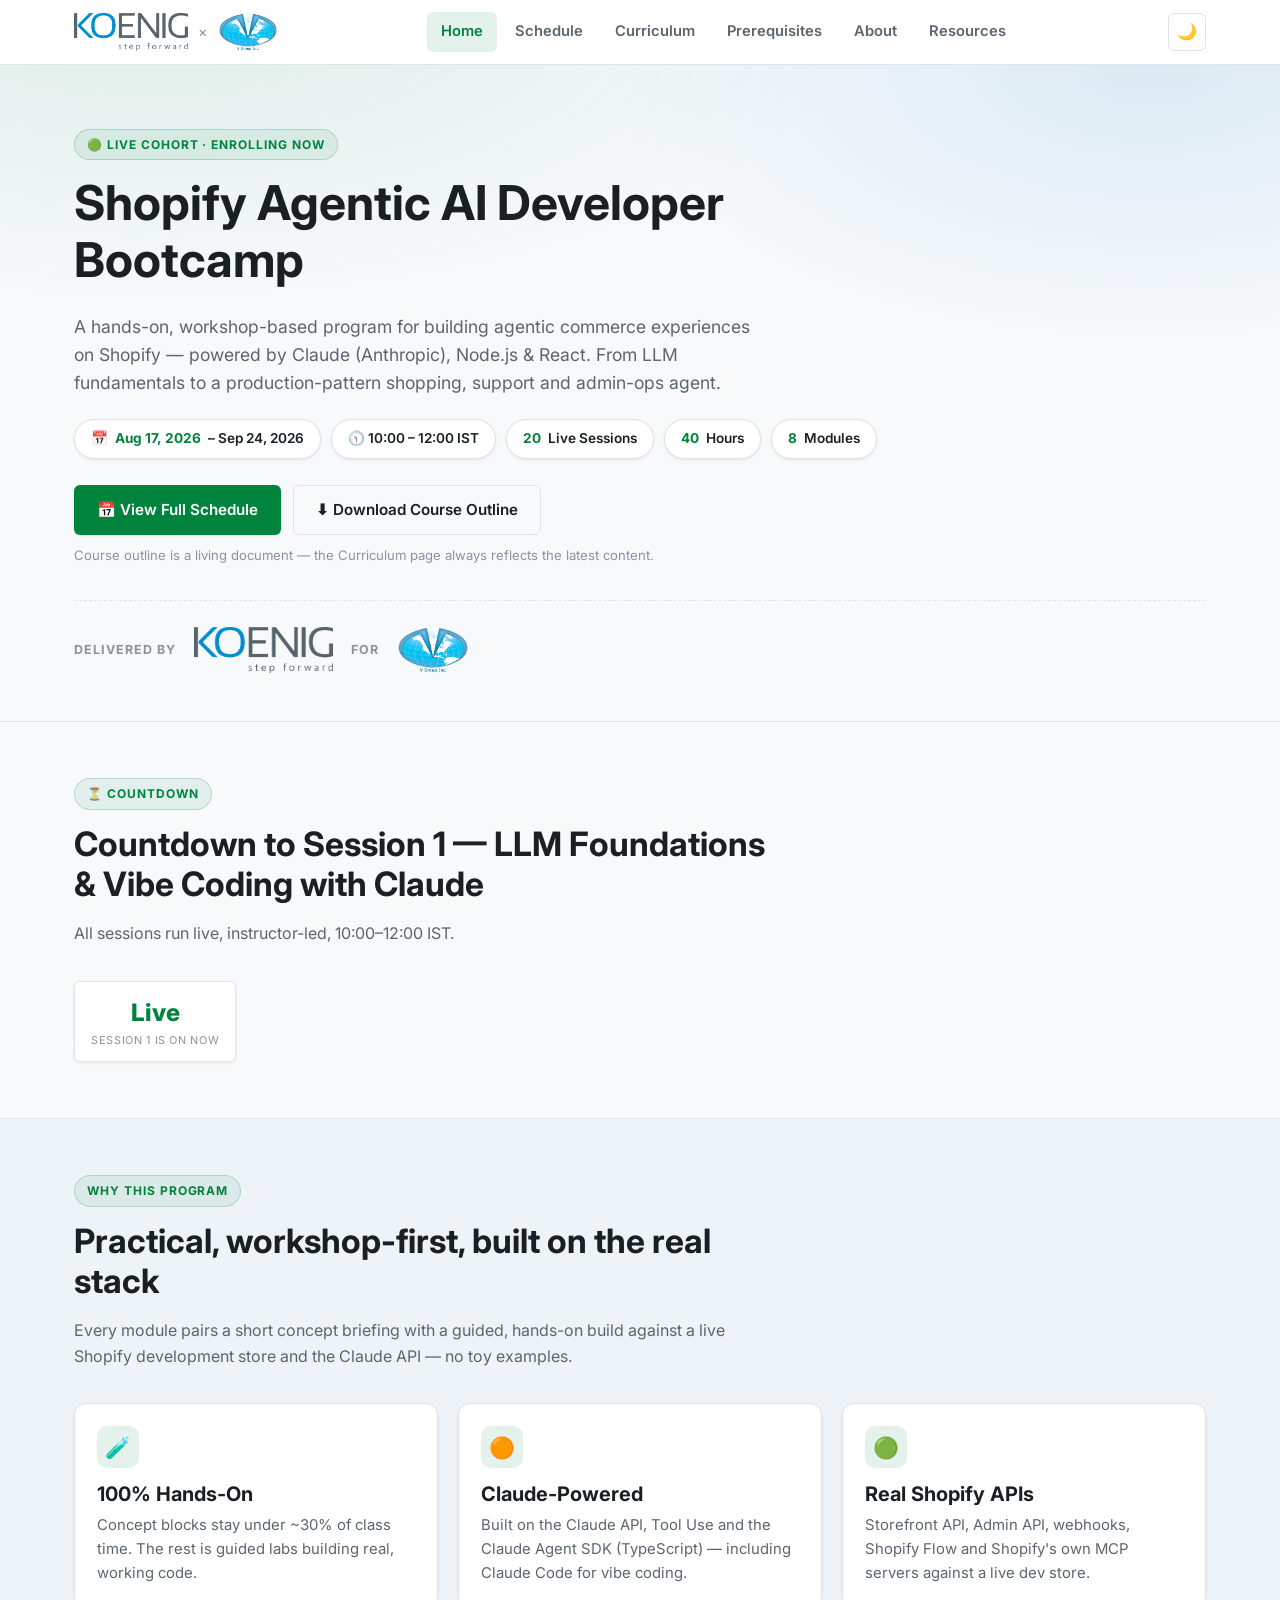
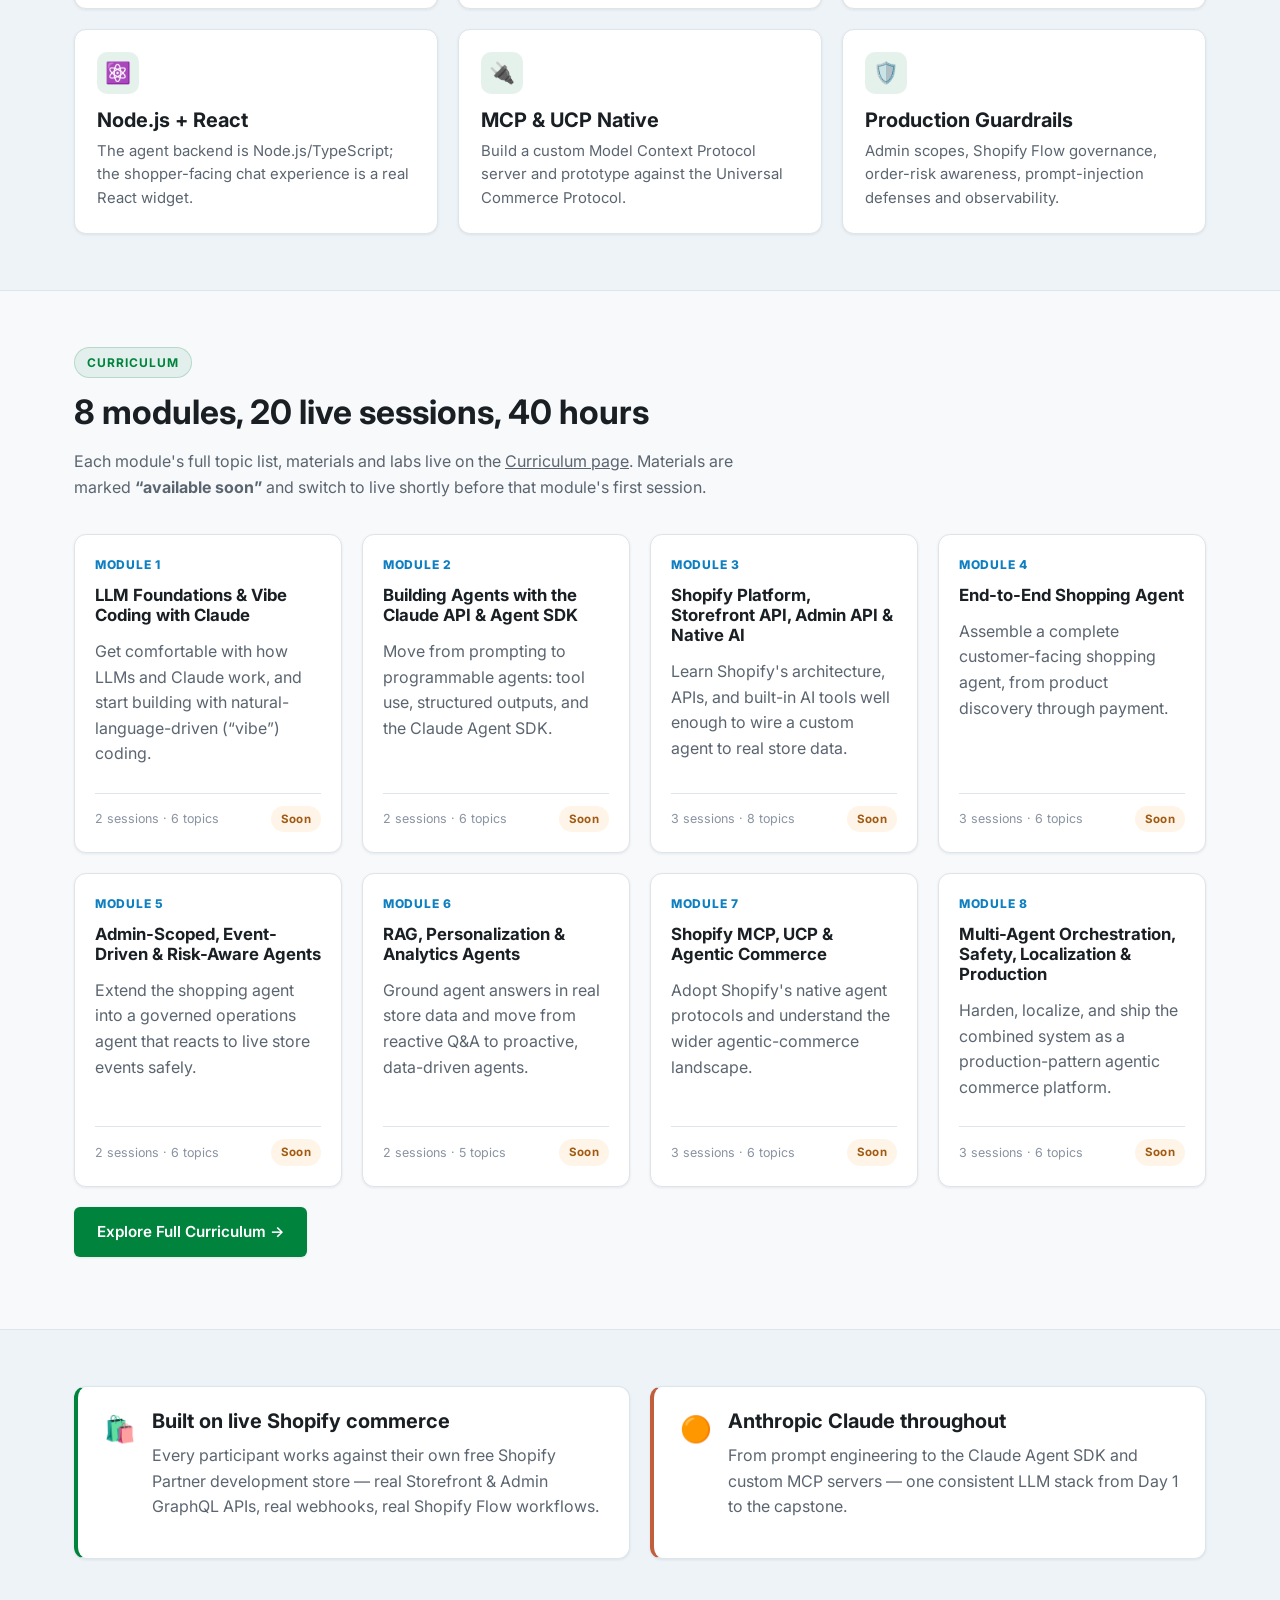
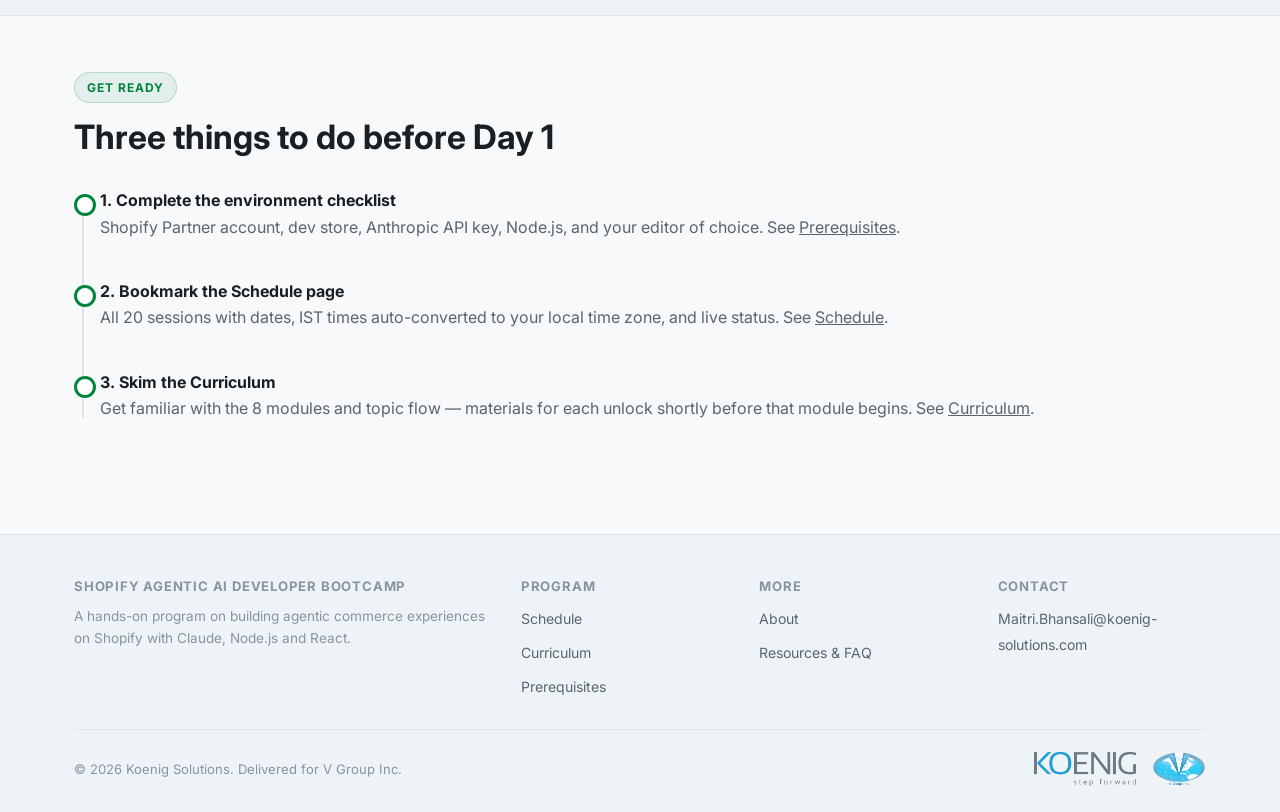
==== commit 7cf09420: "Update contact email to Maitri.Bhansali@koenig-solutions.com" ====
--- a/index.html
+++ b/index.html
@@ -223,8 +223,7 @@
       <div>
         <h4>Contact</h4>
         <ul>
-          <li><a href="mailto:training@koenig-solutions.com">training@koenig-solutions.com</a></li>
-          <li class="small">[Update with your Koenig program coordinator's contact]</li>
+          <li><a href="mailto:Maitri.Bhansali@koenig-solutions.com">Maitri.Bhansali@koenig-solutions.com</a></li>
         </ul>
       </div>
     </div>
--- a/assets/css/style.css
+++ b/assets/css/style.css
@@ -344,6 +344,19 @@
   font-size: .78rem; color: var(--text-faint);
 }
 
+/* ---------- Trainer card ---------- */
+.trainer-card { display: flex; gap: 22px; align-items: flex-start; max-width: 780px; }
+.trainer-photo {
+  width: 108px; height: 108px; border-radius: 50%; object-fit: cover;
+  flex-shrink: 0; border: 3px solid var(--surface-alt); box-shadow: var(--shadow-sm);
+}
+.trainer-body h3 { margin-bottom: 2px; }
+.trainer-title { color: var(--shopify-green); font-weight: 700; font-size: .88rem; margin-bottom: 10px; }
+.trainer-meta { font-size: .8rem; color: var(--text-faint); margin-bottom: 0; }
+@media (max-width: 560px) {
+  .trainer-card { flex-direction: column; align-items: center; text-align: center; }
+}
+
 /* ---------- Timeline / Schedule ---------- */
 .schedule-toolbar {
   display: flex; flex-wrap: wrap; gap: 12px; align-items: center; justify-content: space-between;
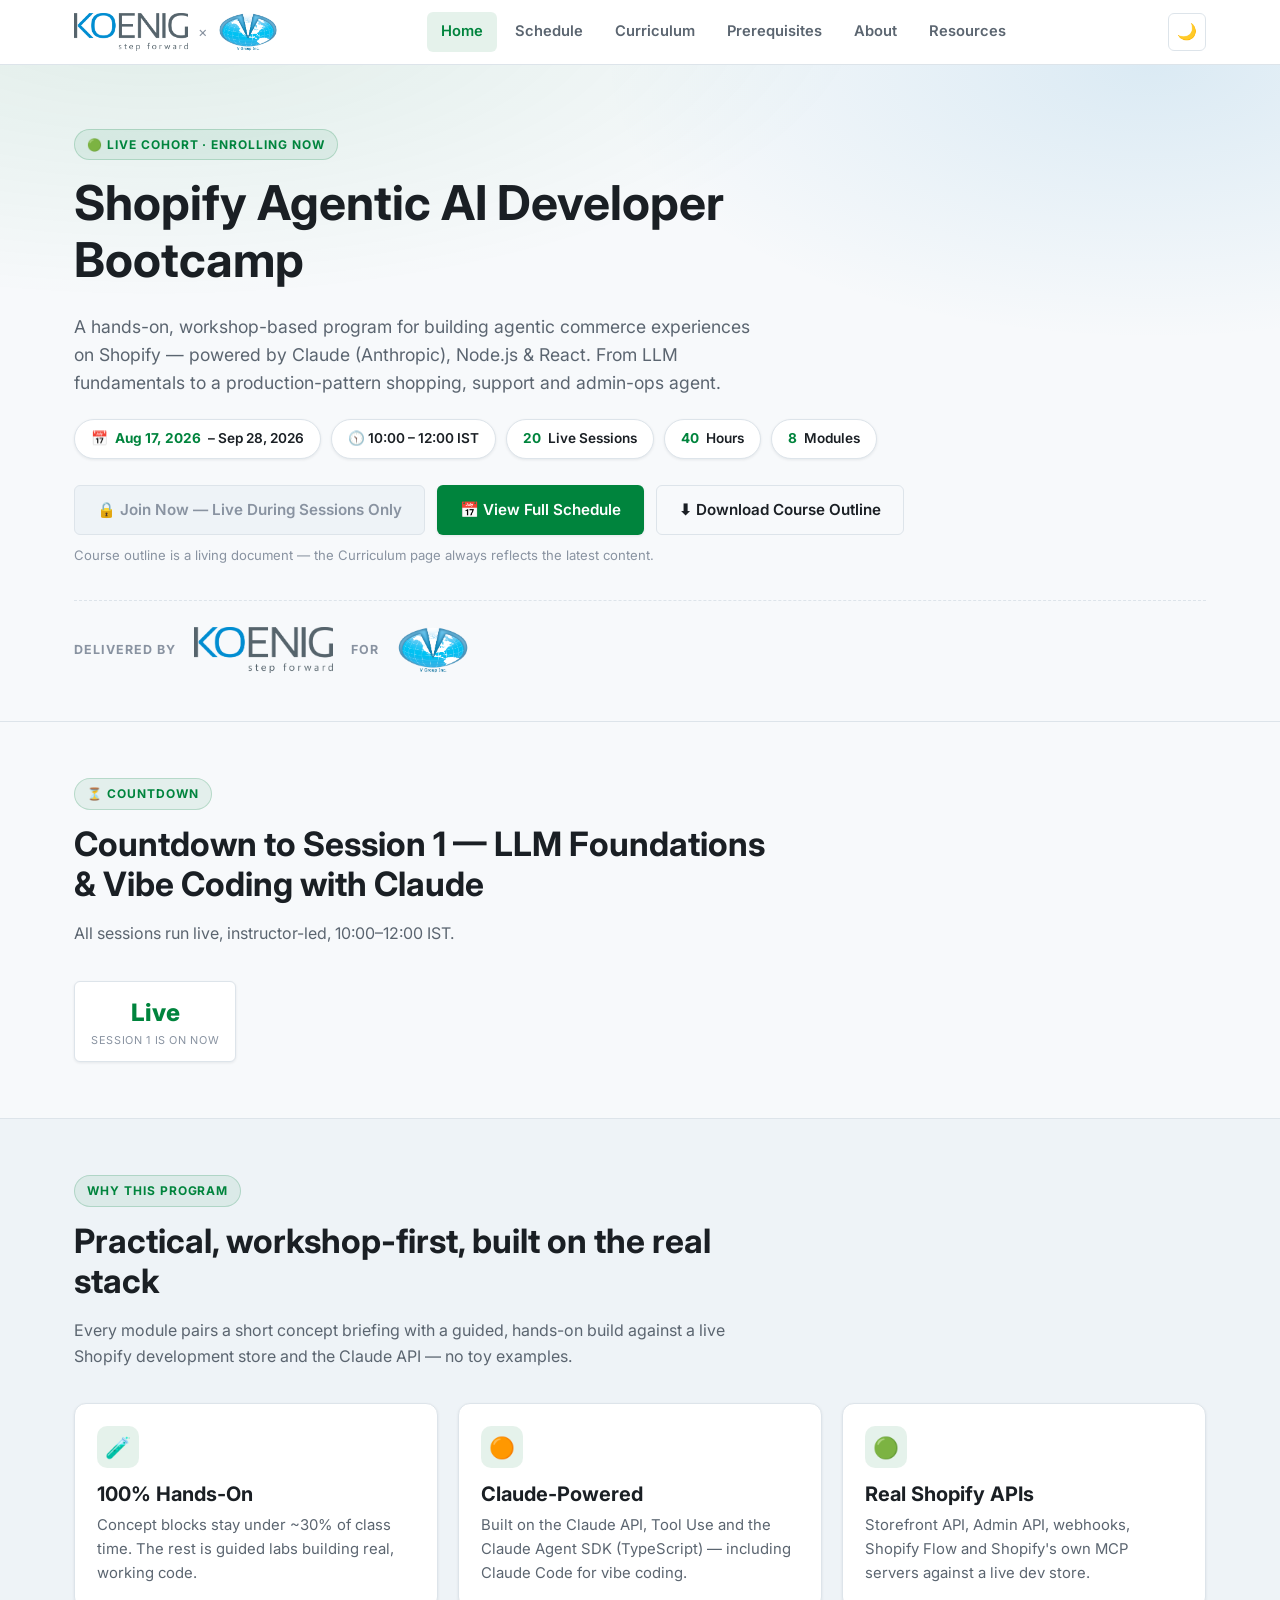
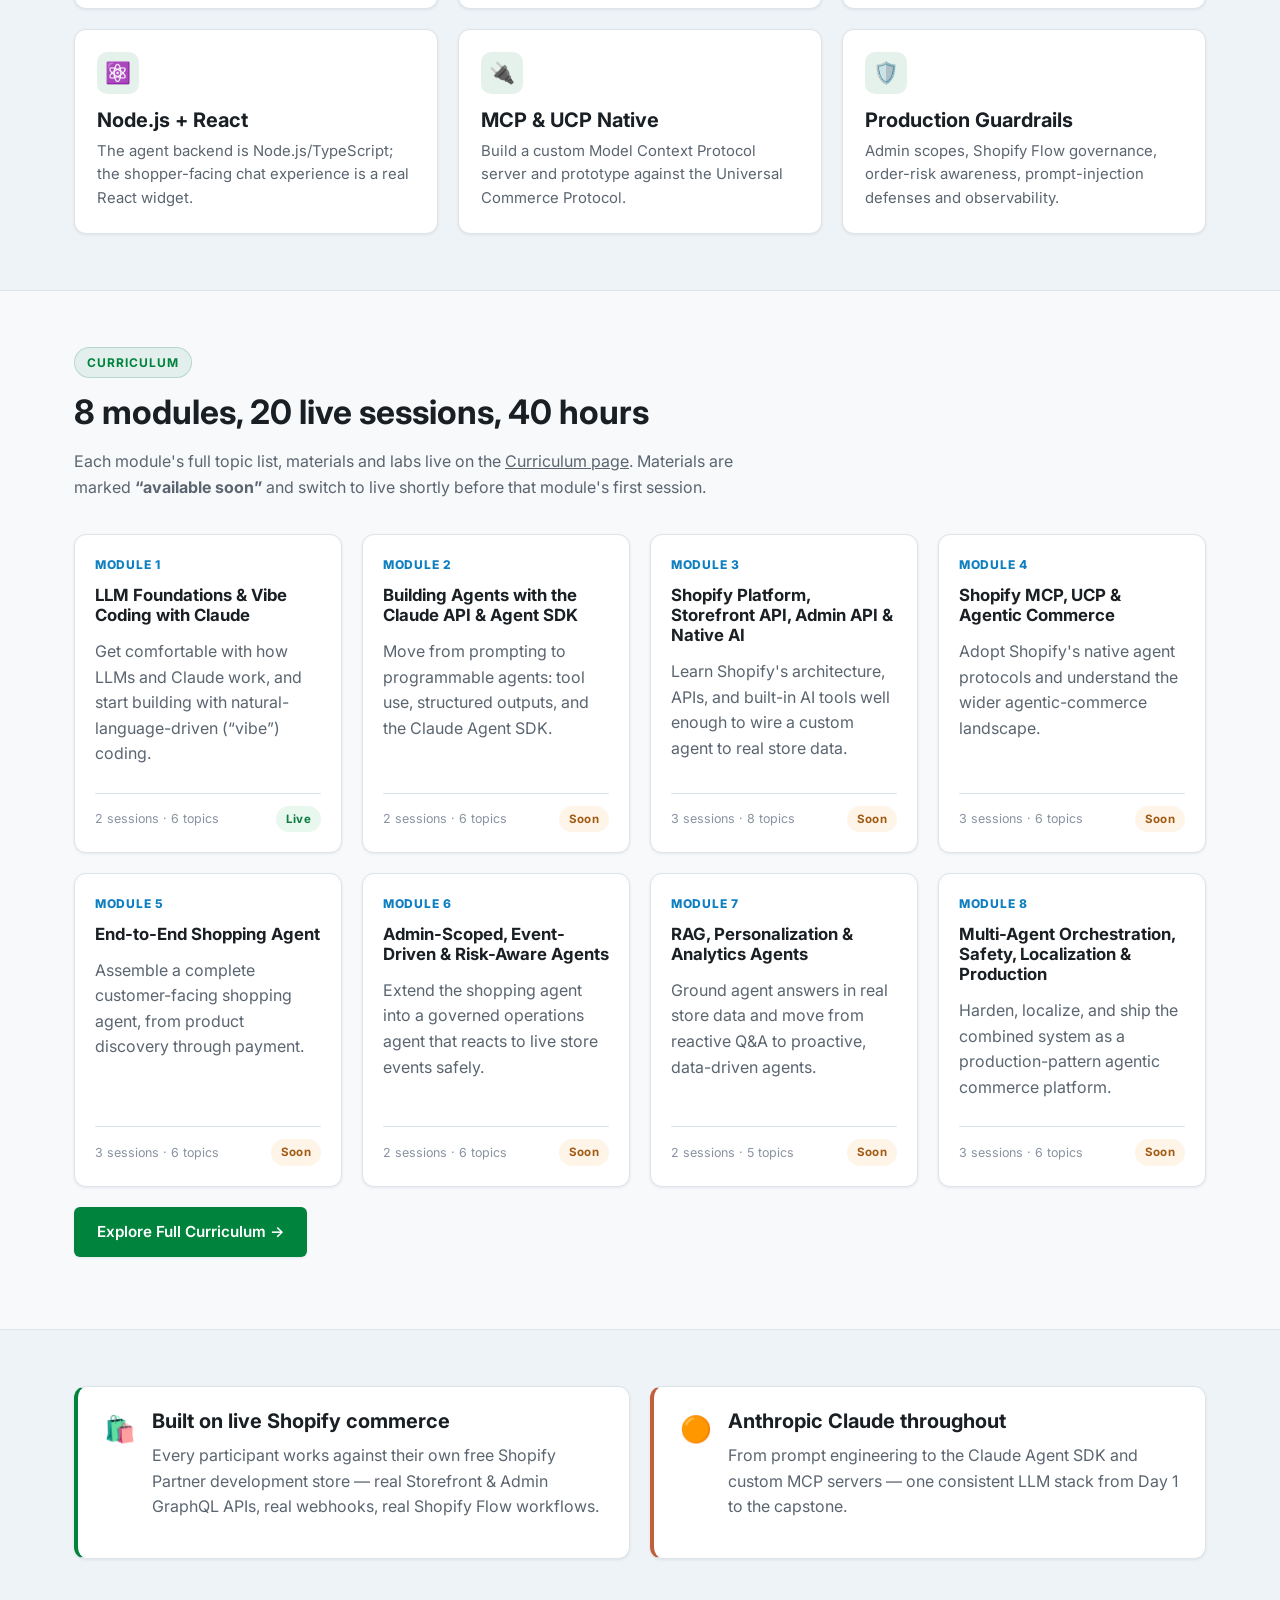
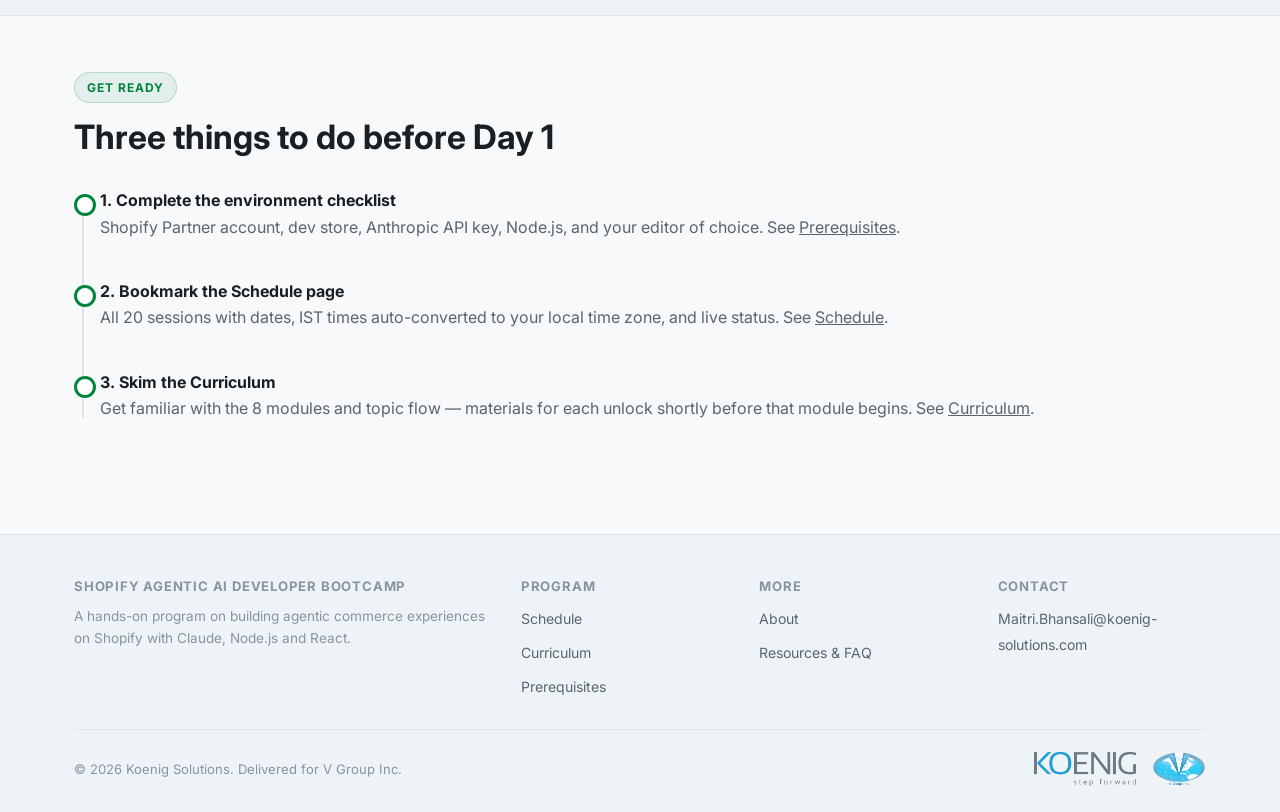
==== commit 1c4b399c: "Add live Join Now (Teams) button and mykoenig.com recording messaging - Home page: new Join Now butt" ====
--- a/index.html
+++ b/index.html
@@ -57,6 +57,7 @@
       <div class="hero-meta" id="heroMeta"><!-- filled by main.js --></div>
 
       <div class="hero-ctas">
+        <a class="btn btn-disabled" id="joinNowBtn" href="#" aria-disabled="true">🔒 Join Now — Live During Sessions Only</a>
         <a class="btn btn-primary" href="schedule.html">📅 View Full Schedule</a>
         <a class="btn btn-outline" id="courseOutlineBtn" href="#" download>⬇ Download Course Outline</a>
       </div>
--- a/assets/css/style.css
+++ b/assets/css/style.css
@@ -133,6 +133,22 @@
 }
 .btn-disabled:hover, .btn[aria-disabled="true"]:hover { transform: none; box-shadow: none; }
 .btn-sm { padding: 6px 14px; font-size: .8rem; }
+
+/* ---------- Join Now (live-session) button ---------- */
+.btn-live {
+  background: var(--shopify-green); color: #fff; box-shadow: var(--shadow-sm);
+  animation: join-glow 2s ease-in-out infinite;
+}
+.btn-live:hover { background: var(--shopify-green-dark); }
+.live-dot {
+  display: inline-block; width: 8px; height: 8px; border-radius: 50%;
+  background: #fff; margin-right: 7px; animation: live-pulse 1.4s ease-in-out infinite;
+}
+@keyframes live-pulse { 0%, 100% { opacity: 1; transform: scale(1); } 50% { opacity: .35; transform: scale(.65); } }
+@keyframes join-glow {
+  0%, 100% { box-shadow: 0 0 0 0 rgba(0,132,61,.4); }
+  50% { box-shadow: 0 0 0 6px rgba(0,132,61,0); }
+}
 
 /* ---------- Badges ---------- */
 .badge {
@@ -495,6 +511,91 @@
 }
 .search-empty { text-align: center; padding: 30px; color: var(--text-faint); display: none; }
 
+/* ---------- Code blocks & inline code (module content pages) ---------- */
+code {
+  font-family: 'SFMono-Regular', Consolas, 'Liberation Mono', Menlo, monospace;
+  background: var(--surface-alt); border: 1px solid var(--border);
+  padding: 1px 6px; border-radius: 4px; font-size: .88em; color: var(--text);
+}
+.code-block {
+  background: var(--surface-alt); border: 1px solid var(--border); border-radius: var(--radius-sm);
+  padding: 14px 16px; font-family: 'SFMono-Regular', Consolas, 'Liberation Mono', Menlo, monospace;
+  font-size: .84rem; line-height: 1.6; overflow-x: auto; white-space: pre;
+  color: var(--text); margin: 6px 0 16px;
+}
+.code-block .cm { color: var(--text-faint); font-style: italic; }
+.code-label {
+  font-size: .72rem; font-weight: 700; text-transform: uppercase; letter-spacing: .06em;
+  color: var(--text-faint); margin: 0 0 4px;
+}
+
+/* ---------- Module content page ---------- */
+.module-topic {
+  border: 1px solid var(--border); border-top: 4px solid var(--border);
+  border-radius: var(--radius-md); background: var(--surface); box-shadow: var(--shadow-sm);
+  padding: 28px 30px; margin-bottom: 28px;
+}
+.module-topic.type-b { border-top-color: var(--koenig-blue); }
+.module-topic.type-l { border-top-color: var(--shopify-green); }
+.module-topic.type-d { border-top-color: var(--claude-orange); }
+.module-topic h3 { font-size: 1.25rem; margin-bottom: 4px; }
+.module-topic > p:first-of-type { font-size: .96rem; }
+.module-topic .topic-eyebrow { font-size: .78rem; font-weight: 700; color: var(--shopify-green); text-transform: uppercase; letter-spacing: .05em; margin-bottom: 6px; display: block; }
+.module-topic.type-b .topic-eyebrow { color: var(--koenig-blue); }
+.module-topic.type-d .topic-eyebrow { color: var(--claude-orange); }
+.module-topic h4 { font-size: .95rem; margin: 0 0 6px; color: var(--text); }
+
+/* Concept block: boxes off a sub-topic with an icon so dense briefings don't read as a flat wall of headers */
+.concept-block {
+  display: flex; gap: 14px; align-items: flex-start;
+  background: var(--surface-alt); border: 1px solid var(--border); border-radius: var(--radius-sm);
+  padding: 16px 18px; margin: 16px 0;
+}
+.concept-block .concept-icon {
+  flex-shrink: 0; width: 34px; height: 34px; border-radius: 8px;
+  background: rgba(14,127,192,.12); color: var(--koenig-blue);
+  display: flex; align-items: center; justify-content: center; font-size: 1.05rem;
+}
+.concept-block .concept-body { flex: 1; min-width: 0; }
+.concept-block .concept-body > *:last-child { margin-bottom: 0; }
+.concept-block + h4 { margin-top: 18px; }
+
+/* Acceptance / test-case checklist — reserved for things a trainee actually checks off as verified */
+.mini-check { list-style: none; margin: 8px 0 14px; padding: 0; display: flex; flex-direction: column; gap: 6px; }
+.mini-check li { display: flex; align-items: flex-start; gap: 8px; font-size: .92rem; color: var(--text-muted); }
+.mini-check li::before { content: "✓"; color: var(--shopify-green); font-weight: 800; flex-shrink: 0; }
+
+/* Sequential process steps — numbered, not checkmarked (nothing to "verify" yet) */
+.step-list { list-style: none; margin: 8px 0 14px; padding: 0; counter-reset: steps; display: flex; flex-direction: column; gap: 10px; }
+.step-list li { counter-increment: steps; display: flex; align-items: flex-start; gap: 10px; font-size: .92rem; color: var(--text-muted); }
+.step-list li::before {
+  content: counter(steps); flex-shrink: 0; width: 22px; height: 22px; border-radius: 50%;
+  background: var(--koenig-blue); color: #fff; font-size: .72rem; font-weight: 700;
+  display: flex; align-items: center; justify-content: center; margin-top: 1px;
+}
+
+/* Plain informational bullets — review questions, considerations; not steps, not checks */
+.plain-list { list-style: none; margin: 8px 0 14px; padding: 0; display: flex; flex-direction: column; gap: 8px; }
+.plain-list li { display: flex; align-items: flex-start; gap: 10px; font-size: .92rem; color: var(--text-muted); }
+.plain-list li::before { content: "–"; color: var(--text-faint); font-weight: 700; flex-shrink: 0; }
+
+.simple-table-wrap { overflow-x: auto; border: 1px solid var(--border); border-radius: var(--radius-sm); margin: 10px 0 16px; }
+table.simple-table { width: 100%; border-collapse: collapse; min-width: 480px; }
+table.simple-table th {
+  text-align: left; font-size: .74rem; text-transform: uppercase; letter-spacing: .05em;
+  color: var(--text-faint); padding: 10px 14px; border-bottom: 1px solid var(--border); background: var(--surface-alt);
+}
+table.simple-table td { padding: 12px 14px; border-bottom: 1px solid var(--border); font-size: .87rem; vertical-align: middle; }
+table.simple-table tr:last-child td { border-bottom: none; }
+table.simple-table .row-highlight td { background: rgba(0,132,61,.05); }
+table.simple-table .row-highlight td:first-child { border-left: 3px solid var(--shopify-green); }
+
+.callout-tip { border: 1px solid var(--border); background: var(--surface-alt); border-left: 3px solid var(--koenig-blue); border-radius: var(--radius-sm); padding: 14px 18px; margin: 16px 0; font-size: .88rem; }
+.callout-tip strong { color: var(--koenig-blue); }
+.callout-tip p { margin-bottom: 8px; }
+.callout-tip p:last-child { margin-bottom: 0; }
+.callout-warn { border: 1px solid var(--border); background: var(--soon-bg); border-left: 3px solid #d98a2b; border-radius: var(--radius-sm); padding: 14px 18px; margin: 16px 0; font-size: .88rem; color: var(--soon-text); }
+
 /* ---------- Checklist (Prerequisites) ---------- */
 .checklist { list-style: none; margin: 0; padding: 0; display: flex; flex-direction: column; gap: 10px; }
 .checklist li {
